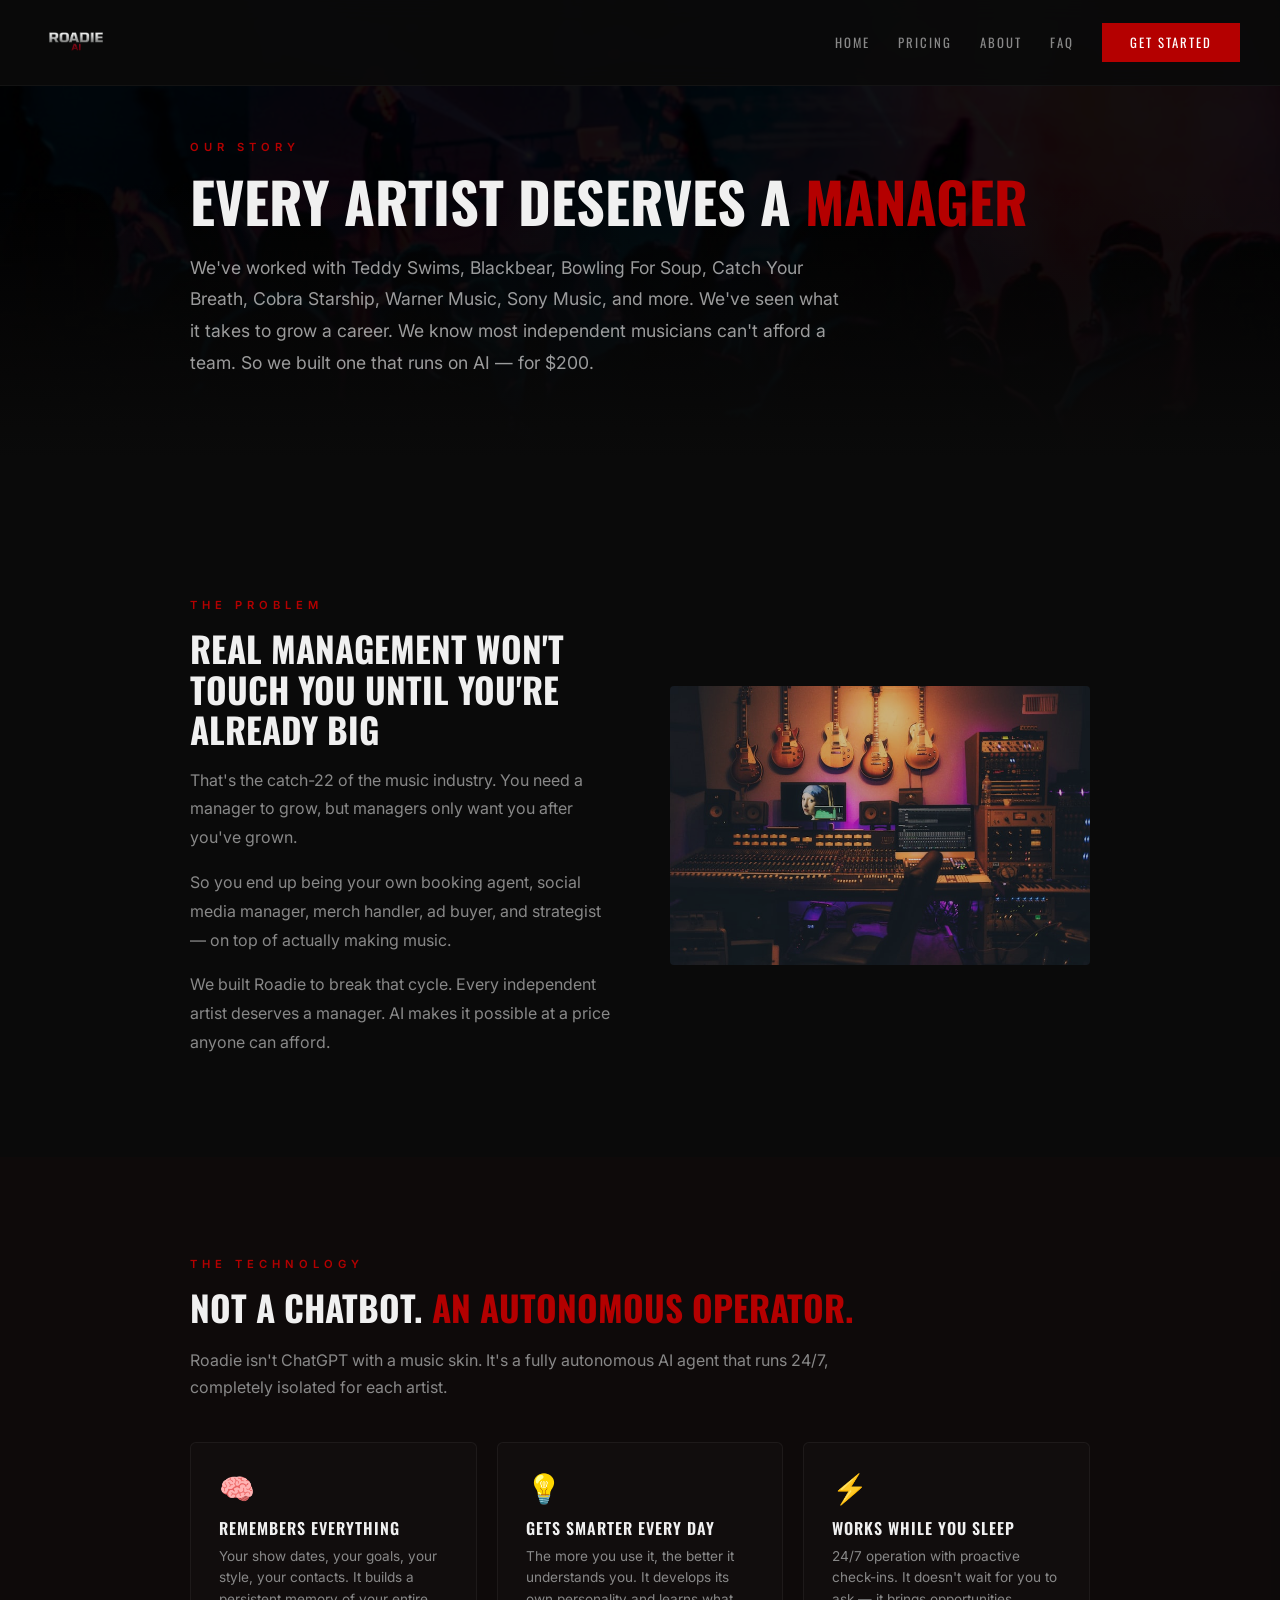
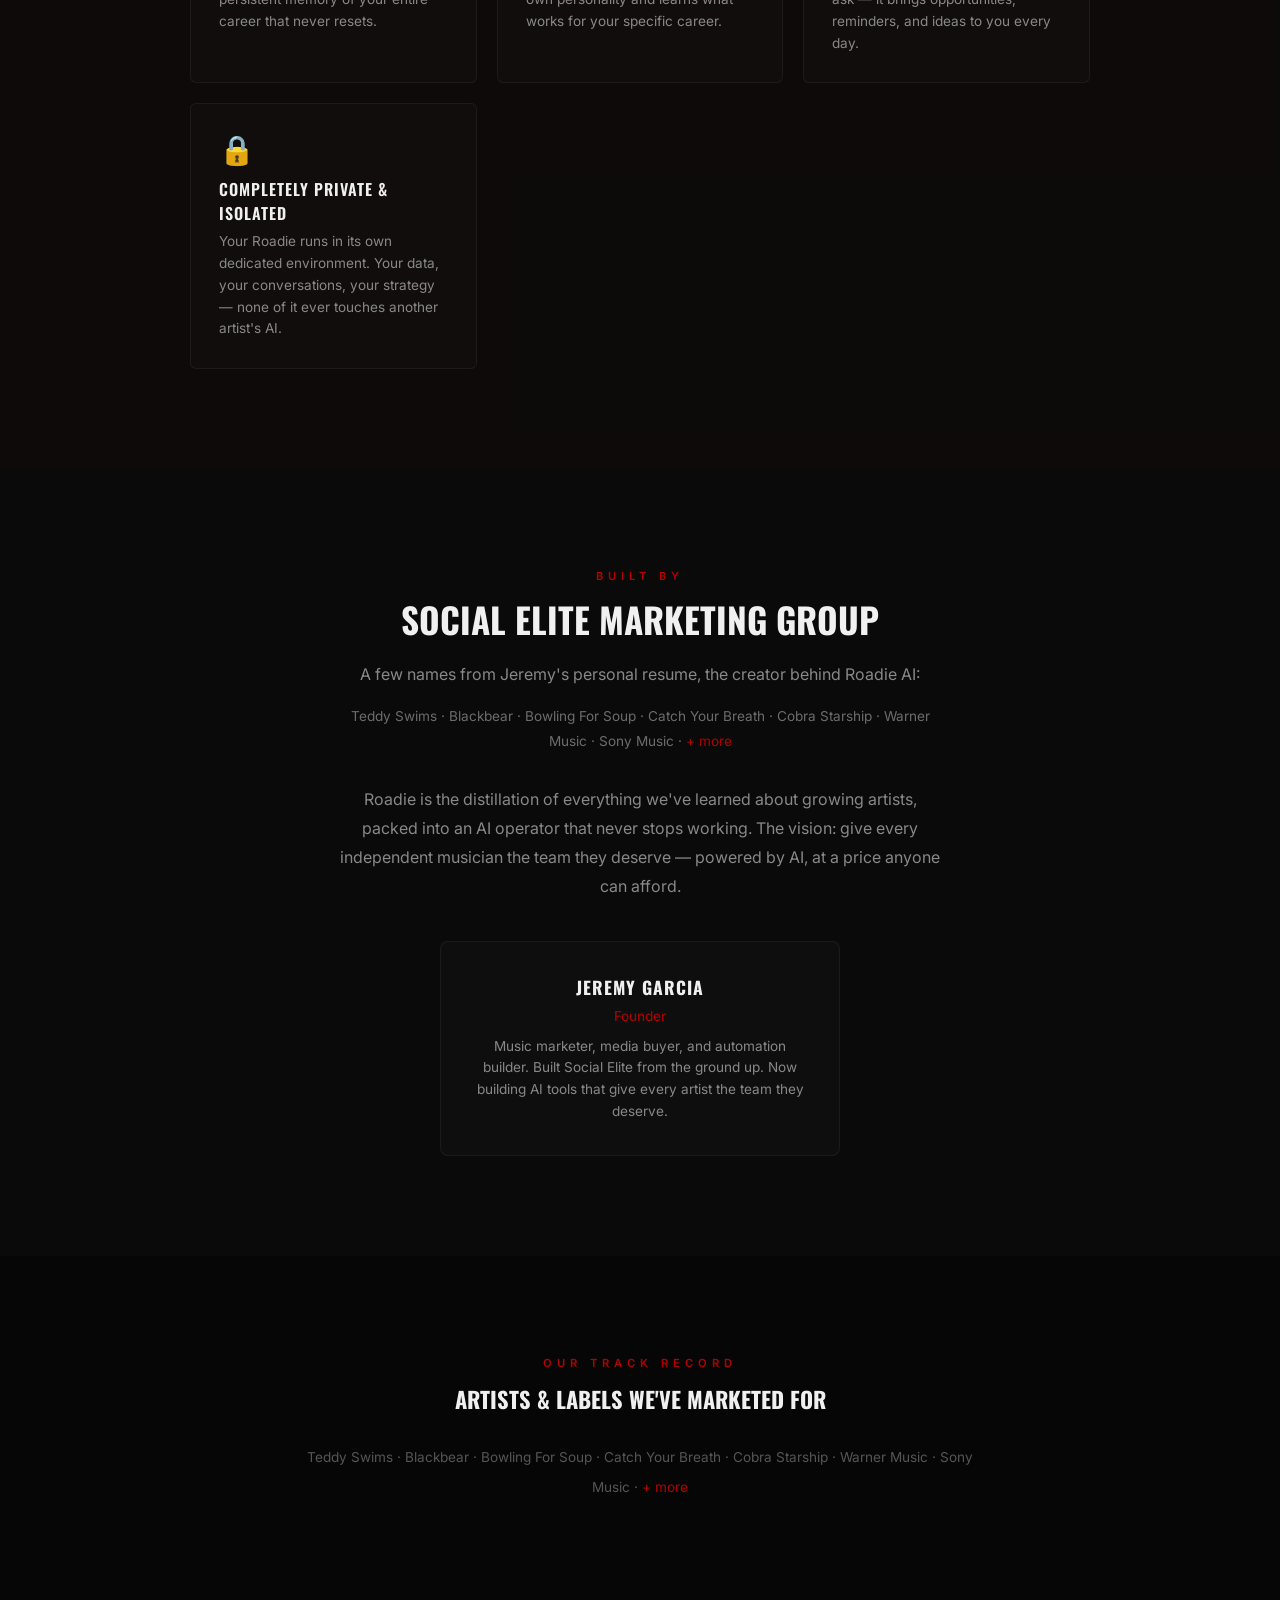
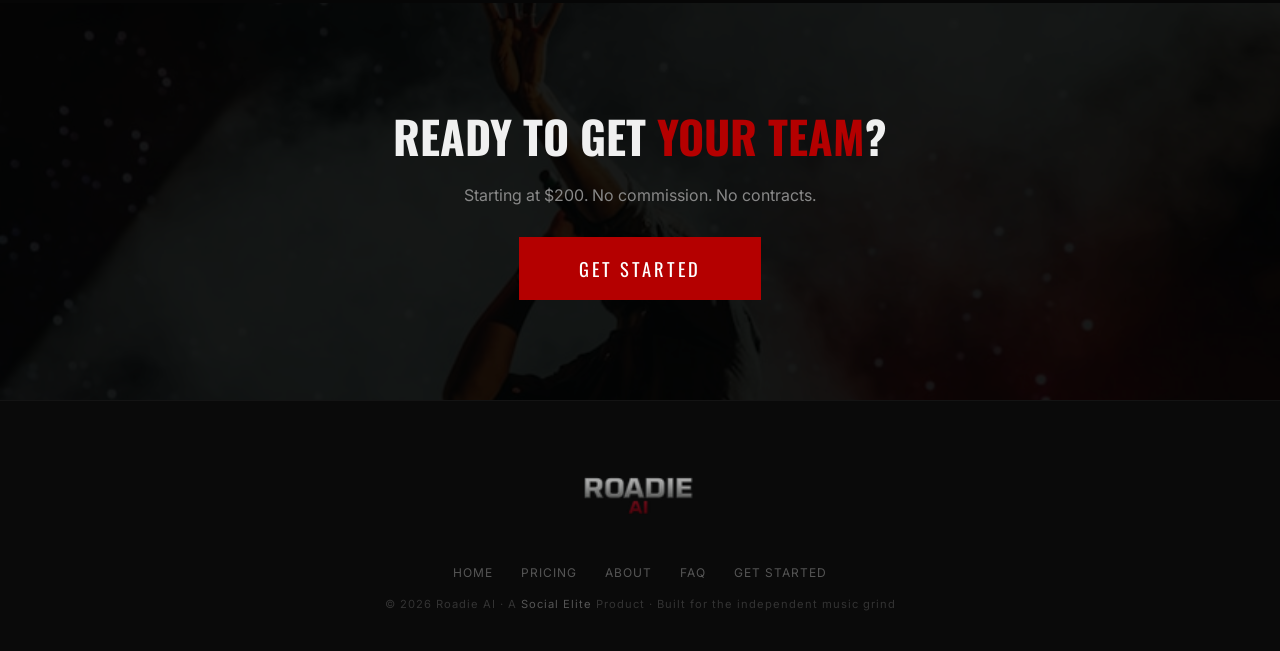
==== about.html @ 94f792c4 "Use full-res text logo in nav, 50px height" ====
<!DOCTYPE html>
<html lang="en">
<head>
    <meta charset="UTF-8">
    <meta name="viewport" content="width=device-width, initial-scale=1.0">
    <title>About — Roadie AI</title>
    <meta name="description" content="Built by Social Elite Marketing Group. Jeremy has worked with Teddy Swims, Blackbear, Bowling For Soup, Warner Music, Sony Music, and more. Now we're giving every artist an AI manager.">
    <meta property="og:title" content="About — Roadie AI">
    <meta property="og:description" content="From the team behind campaigns for major labels and artists. Now every artist gets a manager.">
    <link rel="stylesheet" href="styles.css">
</head>
<body>
    <nav>
        <div class="nav-brand">
            <a href="index.html" class="nav-logo"><img src="roadie-text-logo.png" alt="Roadie AI" style="height: 50px;"></a>
            
        </div>
        <button class="nav-toggle" onclick="document.querySelector('.nav-links').classList.toggle('open')">
            <span></span><span></span><span></span>
        </button>
        <div class="nav-links">
            <a href="index.html">Home</a>
            <a href="pricing.html">Pricing</a>
            <a href="about.html">About</a>
            <a href="faq.html">FAQ</a>
            <a href="purchase.html" class="nav-cta">Get Started</a>
        </div>
    </nav>

    <!-- HERO -->
    <section style="padding: 140px 20px 80px; position: relative;">
        <div style="position: absolute; top: 0; left: 0; width: 100%; height: 100%; background: url('crowd.jpg') center/cover no-repeat; filter: brightness(0.08); z-index: 0;"></div>
        <div style="position: absolute; bottom: 0; left: 0; width: 100%; height: 60%; background: linear-gradient(to top, var(--dark), transparent); z-index: 1;"></div>
        <div class="section-inner" style="position: relative; z-index: 2;">
            <p class="section-tag">Our Story</p>
            <h1 style="font-family: 'Oswald', sans-serif; font-size: clamp(2rem, 5vw, 3.5rem); font-weight: 800; text-transform: uppercase; margin-bottom: 20px; line-height: 1.1;">
                Every Artist Deserves a <span style="color: var(--red);">Manager</span>
            </h1>
            <p style="font-size: 1.1rem; color: rgba(255,255,255,0.6); line-height: 1.8; max-width: 650px;">We've worked with Teddy Swims, Blackbear, Bowling For Soup, Catch Your Breath, Cobra Starship, Warner Music, Sony Music, and more. We've seen what it takes to grow a career. We know most independent musicians can't afford a team. So we built one that runs on AI — for $200.</p>
        </div>
    </section>

    <!-- THE PROBLEM -->
    <section class="section">
        <div class="section-inner">
            <div class="two-col">
                <div>
                    <p class="section-tag">The Problem</p>
                    <h2 style="font-family: 'Oswald', sans-serif; font-size: clamp(1.6rem, 3vw, 2.2rem); font-weight: 700; text-transform: uppercase; margin-bottom: 16px;">Real Management Won't Touch You Until You're Already Big</h2>
                    <p style="color: var(--gray); line-height: 1.8; margin-bottom: 16px;">That's the catch-22 of the music industry. You need a manager to grow, but managers only want you after you've grown.</p>
                    <p style="color: var(--gray); line-height: 1.8; margin-bottom: 16px;">So you end up being your own booking agent, social media manager, merch handler, ad buyer, and strategist — on top of actually making music.</p>
                    <p style="color: var(--gray); line-height: 1.8;">We built Roadie to break that cycle. Every independent artist deserves a manager. AI makes it possible at a price anyone can afford.</p>
                </div>
                <div>
                    <img src="studio.jpg" alt="Studio" style="width: 100%; border-radius: 4px; filter: brightness(0.8);">
                </div>
            </div>
        </div>
    </section>

    <!-- NOT A CHATBOT -->
    <section class="section" style="background: rgba(180,0,0,0.02);">
        <div class="section-inner">
            <p class="section-tag">The Technology</p>
            <h2 style="font-family: 'Oswald', sans-serif; font-size: clamp(1.6rem, 3vw, 2.2rem); font-weight: 700; text-transform: uppercase; margin-bottom: 20px;">Not a Chatbot. <span style="color: var(--red);">An Autonomous Operator.</span></h2>
            <p class="section-subtitle">Roadie isn't ChatGPT with a music skin. It's a fully autonomous AI agent that runs 24/7, completely isolated for each artist.</p>

            <div style="display: grid; grid-template-columns: repeat(auto-fit, minmax(250px, 1fr)); gap: 20px; margin-top: 32px;" class="about-grid">
                <div class="feature">
                    <div class="feature-icon">&#129504;</div>
                    <h3>Remembers Everything</h3>
                    <p>Your show dates, your goals, your style, your contacts. It builds a persistent memory of your entire career that never resets.</p>
                </div>
                <div class="feature">
                    <div class="feature-icon">&#128161;</div>
                    <h3>Gets Smarter Every Day</h3>
                    <p>The more you use it, the better it understands you. It develops its own personality and learns what works for your specific career.</p>
                </div>
                <div class="feature">
                    <div class="feature-icon">&#9889;</div>
                    <h3>Works While You Sleep</h3>
                    <p>24/7 operation with proactive check-ins. It doesn't wait for you to ask — it brings opportunities, reminders, and ideas to you every day.</p>
                </div>
                <div class="feature">
                    <div class="feature-icon">&#128274;</div>
                    <h3>Completely Private & Isolated</h3>
                    <p>Your Roadie runs in its own dedicated environment. Your data, your conversations, your strategy — none of it ever touches another artist's AI.</p>
                </div>
            </div>
        </div>
    </section>

    <!-- BUILT BY -->
    <section class="section">
        <div class="section-inner" style="text-align: center;">
            <p class="section-tag">Built By</p>
            <h2 style="font-family: 'Oswald', sans-serif; font-size: clamp(1.6rem, 3vw, 2.2rem); font-weight: 700; text-transform: uppercase; margin-bottom: 20px;">Social Elite Marketing Group</h2>
            <p style="color: var(--gray); line-height: 1.8; max-width: 600px; margin: 0 auto 16px;">A few names from Jeremy's personal resume, the creator behind Roadie AI:</p>
            <p style="font-size: 0.85rem; color: rgba(255,255,255,0.4); text-align: center; max-width: 600px; margin: 0 auto 32px; line-height: 1.8;">
                Teddy Swims &middot; Blackbear &middot; Bowling For Soup &middot; Catch Your Breath &middot; Cobra Starship &middot; Warner Music &middot; Sony Music &middot; <span style="color: var(--red);">+ more</span>
            </p>
            <p style="color: var(--gray); line-height: 1.8; max-width: 600px; margin: 0 auto 32px;">Roadie is the distillation of everything we've learned about growing artists, packed into an AI operator that never stops working. The vision: give every independent musician the team they deserve — powered by AI, at a price anyone can afford.</p>

            <div style="background: rgba(255,255,255,0.02); border: 1px solid rgba(255,255,255,0.05); border-radius: 8px; padding: 32px; max-width: 400px; margin: 40px auto 0;">
                <h3 style="font-family: 'Oswald', sans-serif; font-size: 1.1rem; text-transform: uppercase; letter-spacing: 1px; margin-bottom: 8px;">Jeremy Garcia</h3>
                <p style="font-size: 0.85rem; color: var(--red); margin-bottom: 12px;">Founder</p>
                <p style="font-size: 0.85rem; color: var(--gray); line-height: 1.6;">Music marketer, media buyer, and automation builder. Built Social Elite from the ground up. Now building AI tools that give every artist the team they deserve.</p>
            </div>
        </div>
    </section>

    <!-- PORTFOLIO PROOF -->
    <section class="section" style="background: var(--darker);">
        <div class="section-inner" style="text-align: center;">
            <p class="section-tag">Our Track Record</p>
            <h2 style="font-family: 'Oswald', sans-serif; font-size: 1.4rem; font-weight: 700; text-transform: uppercase; margin-bottom: 32px;">Artists & Labels We've Marketed For</h2>
            <p style="color: #555; font-size: 0.85rem; line-height: 2.2; max-width: 700px; margin: 0 auto;">
                Teddy Swims &middot; Blackbear &middot; Bowling For Soup &middot; Catch Your Breath &middot; Cobra Starship &middot; Warner Music &middot; Sony Music &middot; <span style="color: var(--red);">+ more</span>
            </p>
        </div>
    </section>

    <!-- CTA -->
    <section class="cta-section">
        <div class="cta-content">
            <h2 style="font-family: 'Oswald', sans-serif; font-size: clamp(1.8rem, 4vw, 2.8rem); font-weight: 800; text-transform: uppercase; margin-bottom: 16px;">Ready to Get <span style="color: var(--red);">Your Team</span>?</h2>
            <p>Starting at $200. No commission. No contracts.</p>
            <a href="purchase.html" class="btn-primary">Get Started</a>
        </div>
    </section>

    <!-- FOOTER -->
    <footer>
        <div style="text-align: center; margin-bottom: 16px;"><img src="roadie-logo-footer.png" alt="Roadie AI" style="height: 100px; opacity: 0.7;"></div>
        <div class="footer-links">
            <a href="index.html">Home</a>
            <a href="pricing.html">Pricing</a>
            <a href="about.html">About</a>
            <a href="faq.html">FAQ</a>
            <a href="purchase.html">Get Started</a>
        </div>
        <p>&copy; 2026 Roadie AI &middot; A <a href="https://socialelitemarketinggroup.com">Social Elite</a> Product &middot; Built for the independent music grind</p>
    </footer>
</body>
</html>
---- styles.css ----
/* ============================================
   ROADIE AI — Shared Styles
   Dark, moody, music industry aesthetic
   ============================================ */

@import url('https://fonts.googleapis.com/css2?family=Oswald:wght@400;600;700;800&family=Inter:wght@300;400;500;600&display=swap');

:root {
    --red: #b40000;
    --red-light: #ff1a1a;
    --dark: #0a0a0a;
    --darker: #060606;
    --gray: #888;
    --light: #f0f0f0;
    --accent: #ff3333;
}

* { margin: 0; padding: 0; box-sizing: border-box; }

body {
    background: var(--dark);
    color: var(--light);
    font-family: 'Inter', sans-serif;
    overflow-x: hidden;
}

/* ---- NAVIGATION ---- */
nav {
    position: fixed; top: 0; width: 100%;
    padding: 14px 40px;
    display: flex; justify-content: space-between; align-items: center;
    z-index: 100;
    background: rgba(10,10,10,0.92);
    backdrop-filter: blur(12px);
    border-bottom: 1px solid rgba(255,255,255,0.04);
}
.nav-brand { display: flex; align-items: center; gap: 10px; }
.nav-logo {
    font-family: 'Oswald', sans-serif;
    font-size: 1.6rem; font-weight: 800;
    letter-spacing: 2px; color: #fff;
    text-decoration: none;
}
.nav-logo span { color: var(--red); }
.nav-by { font-size: 0.65rem; color: #555; letter-spacing: 2px; text-transform: uppercase; }
.nav-links { display: flex; align-items: center; gap: 28px; }
.nav-links a {
    font-family: 'Oswald', sans-serif;
    font-size: 0.8rem; letter-spacing: 2px;
    text-transform: uppercase; text-decoration: none;
    color: var(--gray); transition: color 0.3s;
}
.nav-links a:hover { color: #fff; }
.nav-cta {
    padding: 10px 28px;
    background: var(--red); color: #fff !important;
    text-decoration: none;
    font-family: 'Oswald', sans-serif;
    font-size: 0.85rem; letter-spacing: 2px;
    text-transform: uppercase; transition: 0.3s;
}
.nav-cta:hover { background: var(--red-light); }

/* ---- BUTTONS ---- */
.btn-primary {
    display: inline-block;
    padding: 18px 60px;
    background: var(--red); color: #fff;
    text-decoration: none;
    font-family: 'Oswald', sans-serif;
    font-size: 1.15rem; letter-spacing: 3px;
    text-transform: uppercase;
    transition: 0.3s; border: none; cursor: pointer;
}
.btn-primary:hover { background: var(--red-light); transform: scale(1.03); }
.btn-outline {
    display: inline-block;
    padding: 14px 40px;
    border: 1px solid rgba(255,255,255,0.15);
    color: #aaa; text-decoration: none;
    font-family: 'Oswald', sans-serif;
    font-size: 0.85rem; letter-spacing: 2px;
    text-transform: uppercase; transition: 0.3s;
}
.btn-outline:hover { border-color: var(--red); color: var(--red); }

/* ---- HERO ---- */
.hero {
    min-height: 100vh;
    display: flex; flex-direction: column;
    justify-content: center; align-items: center;
    text-align: center;
    padding: 120px 20px 80px;
    position: relative;
}
.hero::before {
    content: ''; position: absolute; top: 0; left: 0;
    width: 100%; height: 100%;
    background: url('hero-concert.jpg') center center / cover no-repeat;
    filter: brightness(0.15); z-index: 0;
}
.hero::after {
    content: ''; position: absolute; bottom: 0; left: 0;
    width: 100%; height: 40%;
    background: linear-gradient(to top, var(--dark), transparent);
    z-index: 1;
}
.hero-content { position: relative; z-index: 2; max-width: 850px; }
.hero-tag {
    font-size: 0.85rem; letter-spacing: 5px;
    text-transform: uppercase; color: var(--red);
    margin-bottom: 20px; font-weight: 500;
}
.hero h1 {
    font-family: 'Oswald', sans-serif;
    font-size: clamp(2.5rem, 7vw, 4.8rem);
    font-weight: 800; text-transform: uppercase;
    line-height: 1.05; margin-bottom: 24px;
}
.hero h1 span { color: var(--red); }
.hero-sub {
    font-size: 1.1rem; color: rgba(255,255,255,0.6);
    max-width: 620px; margin: 0 auto 40px;
    line-height: 1.7; font-weight: 300;
}
.hero-price {
    font-family: 'Oswald', sans-serif;
    font-size: 3rem; font-weight: 800; margin-bottom: 4px;
}
.hero-price-note {
    font-size: 0.85rem; color: var(--gray);
    margin-bottom: 32px; letter-spacing: 1px;
}
.hero-proof {
    margin-top: 32px; font-size: 0.75rem;
    color: #444; letter-spacing: 1px; text-transform: uppercase;
}

/* ---- PROOF BAR ---- */
.proof-bar {
    background: var(--darker); padding: 20px;
    text-align: center;
    border-top: 1px solid rgba(255,255,255,0.03);
    border-bottom: 1px solid rgba(255,255,255,0.03);
}
.proof-bar p { font-size: 0.8rem; color: #555; letter-spacing: 2px; text-transform: uppercase; }
.proof-bar span { color: var(--red); font-weight: 600; }

/* ---- SECTIONS ---- */
.section { padding: 100px 20px; }
.section-inner { max-width: 900px; margin: 0 auto; }
.section-tag {
    font-size: 0.7rem; letter-spacing: 5px;
    text-transform: uppercase; color: var(--red);
    margin-bottom: 16px; font-weight: 600;
}
.section h2 {
    font-family: 'Oswald', sans-serif;
    font-size: clamp(1.8rem, 4vw, 2.8rem);
    font-weight: 700; text-transform: uppercase;
    margin-bottom: 20px; line-height: 1.15;
}
.section-subtitle {
    font-size: 1rem; color: var(--gray);
    line-height: 1.7; margin-bottom: 40px; max-width: 650px;
}

/* ---- PAIN LIST ---- */
.pain-list { list-style: none; }
.pain-list li {
    padding: 14px 0;
    border-bottom: 1px solid rgba(255,255,255,0.04);
    font-size: 1rem; color: #bbb;
    display: flex; gap: 12px; align-items: flex-start;
}
.pain-list li::before {
    content: '\2715'; color: var(--red);
    font-weight: 700; font-size: 1.1rem;
    flex-shrink: 0; margin-top: 1px;
}

/* ---- TWO COLUMNS ---- */
.two-col {
    display: grid; grid-template-columns: 1fr 1fr;
    gap: 60px; align-items: center; margin-top: 40px;
}
.two-col img { width: 100%; border-radius: 4px; }

/* ---- FEATURES GRID ---- */
.features {
    display: grid;
    grid-template-columns: repeat(auto-fit, minmax(260px, 1fr));
    gap: 20px; margin-top: 40px;
}
.feature {
    background: rgba(255,255,255,0.015);
    border: 1px solid rgba(255,255,255,0.05);
    border-radius: 6px; padding: 28px; transition: 0.3s;
}
.feature:hover { border-color: rgba(180,0,0,0.3); background: rgba(180,0,0,0.03); }
.feature-icon { font-size: 1.8rem; margin-bottom: 10px; }
.feature h3 {
    font-family: 'Oswald', sans-serif;
    font-size: 1rem; font-weight: 600;
    text-transform: uppercase; letter-spacing: 1px;
    margin-bottom: 6px;
}
.feature p { font-size: 0.85rem; color: var(--gray); line-height: 1.6; }

/* ---- TABS ---- */
.tabs {
    display: flex; gap: 0; margin-bottom: 40px;
    border-bottom: 2px solid rgba(255,255,255,0.06);
}
.tab {
    padding: 14px 28px;
    font-family: 'Oswald', sans-serif;
    font-size: 0.9rem; letter-spacing: 2px;
    text-transform: uppercase; color: var(--gray);
    cursor: pointer; transition: 0.3s;
    border-bottom: 2px solid transparent;
    margin-bottom: -2px;
}
.tab.active { color: var(--red); border-bottom-color: var(--red); }
.tab:hover { color: #ddd; }
.tab-content { display: none; }
.tab-content.active { display: block; }

/* ---- STEPS ---- */
.steps { counter-reset: step; margin-top: 40px; }
.step {
    display: flex; gap: 24px; padding: 28px 0;
    border-bottom: 1px solid rgba(255,255,255,0.04);
    align-items: flex-start;
}
.step-num {
    counter-increment: step;
    font-family: 'Oswald', sans-serif;
    font-size: 2.5rem; font-weight: 800;
    color: var(--red); line-height: 1;
    flex-shrink: 0; width: 50px;
}
.step-num::before { content: counter(step); }
.step h3 {
    font-family: 'Oswald', sans-serif;
    font-size: 1.15rem; font-weight: 600;
    text-transform: uppercase; letter-spacing: 1px;
    margin-bottom: 4px;
}
.step p { font-size: 0.9rem; color: var(--gray); line-height: 1.6; }

/* ---- VALUE STACK ---- */
.stack-bg {
    background: linear-gradient(180deg, transparent 0%, rgba(180,0,0,0.03) 50%, transparent 100%);
}
.stack-items { max-width: 700px; margin: 40px auto 0; }
.stack-item {
    display: flex; justify-content: space-between; align-items: center;
    padding: 12px 0; border-bottom: 1px solid rgba(255,255,255,0.04);
}
.stack-item span:first-child { font-size: 0.95rem; color: #ccc; }
.stack-item span:last-child {
    font-family: 'Oswald', sans-serif;
    font-size: 0.95rem; color: #555; text-decoration: line-through;
}
.stack-total {
    display: flex; justify-content: space-between; align-items: center;
    padding: 24px 0; margin-top: 16px;
    border-top: 2px solid var(--red);
    max-width: 700px; margin-left: auto; margin-right: auto;
}
.stack-total span:first-child {
    font-family: 'Oswald', sans-serif;
    font-size: 1.3rem; font-weight: 700;
    text-transform: uppercase; letter-spacing: 2px;
}
.stack-total span:last-child {
    font-family: 'Oswald', sans-serif;
    font-size: 2.5rem; font-weight: 800; color: var(--red);
}

/* ---- CTA SECTION ---- */
.cta-section {
    padding: 100px 20px; text-align: center; position: relative;
}
.cta-section::before {
    content: ''; position: absolute; top: 0; left: 0;
    width: 100%; height: 100%;
    background: url('stage-lights.jpg') center center / cover no-repeat;
    filter: brightness(0.1); z-index: 0;
}
.cta-content { position: relative; z-index: 1; }
.cta-content h2 {
    font-family: 'Oswald', sans-serif;
    font-size: clamp(2rem, 5vw, 3.5rem);
    font-weight: 800; text-transform: uppercase; margin-bottom: 16px;
}
.cta-content h2 span { color: var(--red); }
.cta-content p {
    font-size: 1rem; color: var(--gray);
    margin-bottom: 32px; max-width: 550px;
    margin-left: auto; margin-right: auto;
}
.guarantee { margin-top: 20px; font-size: 0.8rem; color: #555; letter-spacing: 1px; }

/* ---- FAQ GRID ---- */
.faq-grid {
    margin-top: 40px;
    display: grid;
    grid-template-columns: repeat(auto-fit, minmax(300px, 1fr));
    gap: 24px;
}
.faq-item {
    padding: 24px;
    background: rgba(255,255,255,0.015);
    border: 1px solid rgba(255,255,255,0.04);
    border-radius: 4px;
}
.faq-q { font-weight: 600; font-size: 0.95rem; margin-bottom: 8px; color: #ddd; }
.faq-a { font-size: 0.85rem; color: var(--gray); line-height: 1.6; }

/* ---- PRICING CARDS ---- */
.pricing-grid {
    display: grid;
    grid-template-columns: repeat(auto-fit, minmax(280px, 1fr));
    gap: 24px; text-align: left;
}
.price-card {
    background: rgba(255,255,255,0.02);
    border: 1px solid rgba(255,255,255,0.06);
    border-radius: 8px; padding: 36px 28px;
    position: relative;
}
.price-card.featured {
    background: rgba(180,0,0,0.06);
    border: 2px solid var(--red);
    transform: scale(1.02);
}
.price-card .badge {
    position: absolute; top: -12px; left: 50%;
    transform: translateX(-50%);
    background: var(--red); color: #fff;
    font-family: 'Oswald', sans-serif;
    font-size: 0.7rem; letter-spacing: 2px;
    padding: 4px 16px; text-transform: uppercase;
}
.price-card .tier-name {
    font-family: 'Oswald', sans-serif;
    font-size: 0.75rem; letter-spacing: 3px;
    text-transform: uppercase; color: var(--gray);
    margin-bottom: 8px;
}
.price-card.featured .tier-name { color: var(--red); }
.price-card .tier-price {
    font-family: 'Oswald', sans-serif;
    font-size: 2.8rem; font-weight: 800; margin-bottom: 4px;
}
.price-card .tier-note {
    font-size: 0.8rem; color: var(--gray); margin-bottom: 24px;
}
.price-card ul { list-style: none; margin-bottom: 28px; }
.price-card li {
    padding: 6px 0; font-size: 0.85rem; color: #bbb;
}
.price-card li.highlight { color: #ddd; font-weight: 500; }
.price-card .tier-cost {
    font-size: 0.75rem; color: #666; margin-bottom: 12px;
}
.price-card .btn-primary {
    display: block; text-align: center;
    padding: 14px; font-size: 0.95rem;
}

/* ---- ADD-ONS ---- */
.addon-grid {
    display: grid;
    grid-template-columns: repeat(auto-fit, minmax(240px, 1fr));
    gap: 16px; margin-top: 30px;
}
.addon-card {
    background: rgba(255,255,255,0.02);
    border: 1px solid rgba(255,255,255,0.06);
    border-radius: 8px; padding: 24px;
}
.addon-card h4 {
    font-family: 'Oswald', sans-serif;
    font-size: 0.9rem; font-weight: 600;
    text-transform: uppercase; letter-spacing: 1px;
    margin-bottom: 6px;
}
.addon-card .addon-price {
    font-family: 'Oswald', sans-serif;
    font-size: 1.3rem; font-weight: 800;
    color: var(--red); margin-bottom: 8px;
}
.addon-card p { font-size: 0.8rem; color: var(--gray); line-height: 1.5; }

/* ---- PURCHASE FLOW ---- */
.flow-steps {
    display: flex; justify-content: center;
    gap: 0; margin: 50px 0 60px; flex-wrap: wrap;
}
.flow-step {
    text-align: center; padding: 20px 24px;
    position: relative; flex: 1; min-width: 160px;
}
.flow-step-num {
    width: 48px; height: 48px;
    border-radius: 50%;
    background: rgba(180,0,0,0.15);
    border: 2px solid var(--red);
    display: flex; align-items: center; justify-content: center;
    font-family: 'Oswald', sans-serif;
    font-size: 1.2rem; font-weight: 800; color: var(--red);
    margin: 0 auto 12px;
}
.flow-step h4 {
    font-family: 'Oswald', sans-serif;
    font-size: 0.85rem; letter-spacing: 2px;
    text-transform: uppercase; margin-bottom: 4px;
}
.flow-step p { font-size: 0.75rem; color: var(--gray); }
.flow-step::after {
    content: ''; position: absolute;
    top: 42px; right: -20px;
    width: 40px; height: 2px;
    background: rgba(255,255,255,0.06);
}
.flow-step:last-child::after { display: none; }

/* ---- FORMS ---- */
.form-group { margin-bottom: 20px; }
.form-group label {
    display: block; margin-bottom: 6px;
    font-family: 'Oswald', sans-serif;
    font-size: 0.8rem; letter-spacing: 2px;
    text-transform: uppercase; color: var(--gray);
}
.form-group input,
.form-group select,
.form-group textarea {
    width: 100%; padding: 14px 16px;
    background: rgba(255,255,255,0.04);
    border: 1px solid rgba(255,255,255,0.08);
    border-radius: 4px; color: #fff;
    font-family: 'Inter', sans-serif;
    font-size: 0.9rem; transition: 0.3s;
}
.form-group input:focus,
.form-group select:focus,
.form-group textarea:focus {
    outline: none;
    border-color: var(--red);
    background: rgba(180,0,0,0.04);
}
.form-group select option { background: #111; }

/* ---- ABOUT / TEAM ---- */
.team-card {
    display: flex; gap: 30px;
    align-items: center;
    padding: 30px;
    background: rgba(255,255,255,0.02);
    border: 1px solid rgba(255,255,255,0.06);
    border-radius: 8px;
}
.team-card img {
    width: 120px; height: 120px;
    border-radius: 50%; object-fit: cover;
    border: 2px solid var(--red);
}
.team-card h3 {
    font-family: 'Oswald', sans-serif;
    font-size: 1.2rem; font-weight: 700;
    text-transform: uppercase; letter-spacing: 1px;
    margin-bottom: 4px;
}
.team-card .team-role {
    font-size: 0.8rem; color: var(--red);
    letter-spacing: 2px; text-transform: uppercase;
    margin-bottom: 10px;
}
.team-card p { font-size: 0.85rem; color: var(--gray); line-height: 1.6; }

/* ---- SUCCESS PAGE ---- */
.success-icon {
    font-size: 4rem; margin-bottom: 20px;
}
.success-steps {
    max-width: 600px; margin: 40px auto 0;
    text-align: left;
}
.success-step {
    display: flex; gap: 16px;
    padding: 20px 0;
    border-bottom: 1px solid rgba(255,255,255,0.04);
}
.success-step-icon {
    width: 40px; height: 40px;
    border-radius: 50%;
    background: rgba(180,0,0,0.1);
    display: flex; align-items: center; justify-content: center;
    font-size: 1.2rem; flex-shrink: 0;
}
.success-step h4 {
    font-family: 'Oswald', sans-serif;
    font-size: 0.95rem; font-weight: 600;
    text-transform: uppercase; letter-spacing: 1px;
    margin-bottom: 4px;
}
.success-step p { font-size: 0.85rem; color: var(--gray); line-height: 1.5; }

/* ---- FOOTER ---- */
footer {
    text-align: center; padding: 40px 20px;
    border-top: 1px solid rgba(255,255,255,0.04);
}
footer .footer-links {
    margin-bottom: 16px;
}
footer .footer-links a {
    color: #555; text-decoration: none;
    font-size: 0.75rem; letter-spacing: 1px;
    text-transform: uppercase; margin: 0 12px;
    transition: color 0.3s;
}
footer .footer-links a:hover { color: var(--red); }
footer p { color: #333; font-size: 0.7rem; letter-spacing: 1px; }
footer a { color: #555; text-decoration: none; }

/* ---- PAGE HERO (smaller, for inner pages) ---- */
.page-hero {
    padding: 140px 20px 60px;
    text-align: center;
    position: relative;
}
.page-hero::before {
    content: ''; position: absolute; top: 0; left: 0;
    width: 100%; height: 100%;
    background: url('stage-lights.jpg') center center / cover no-repeat;
    filter: brightness(0.08); z-index: 0;
}
.page-hero-content { position: relative; z-index: 1; }
.page-hero h1 {
    font-family: 'Oswald', sans-serif;
    font-size: clamp(2rem, 5vw, 3.5rem);
    font-weight: 800; text-transform: uppercase;
    line-height: 1.1; margin-bottom: 16px;
}
.page-hero h1 span { color: var(--red); }
.page-hero p {
    font-size: 1rem; color: var(--gray);
    max-width: 550px; margin: 0 auto;
    line-height: 1.7;
}

/* ---- MOBILE HAMBURGER ---- */
.nav-toggle { display: none; background: none; border: none; cursor: pointer; padding: 4px; }
.nav-toggle span {
    display: block; width: 24px; height: 2px;
    background: #fff; margin: 5px 0; transition: 0.3s;
}

/* ---- FAQ ACCORDION ---- */
.faq-accordion { margin-top: 20px; }
.faq-acc-item { border-bottom: 1px solid rgba(255,255,255,0.06); }
.faq-acc-q {
    display: flex; justify-content: space-between; align-items: center;
    padding: 24px 0; cursor: pointer; transition: 0.3s;
}
.faq-acc-q:hover { color: var(--red); }
.faq-acc-q span:first-child {
    font-family: 'Oswald', sans-serif;
    font-size: 1.05rem; font-weight: 600;
    text-transform: uppercase; letter-spacing: 1px;
}
.faq-arrow {
    font-family: 'Oswald', sans-serif;
    font-size: 1.5rem; color: var(--red);
    transition: transform 0.3s; flex-shrink: 0;
}
.faq-acc-item.open .faq-arrow { transform: rotate(45deg); }
.faq-acc-a {
    max-height: 0; overflow: hidden;
    transition: max-height 0.4s ease, padding 0.4s ease;
    padding: 0 0;
}
.faq-acc-item.open .faq-acc-a {
    max-height: 500px; padding: 0 0 24px;
}
.faq-acc-a p {
    font-size: 0.9rem; color: var(--gray);
    line-height: 1.7; margin-bottom: 10px;
}
.faq-acc-a p:last-child { margin-bottom: 0; }

/* ---- RESPONSIVE ---- */
@media (max-width: 768px) {
    .two-col { grid-template-columns: 1fr; gap: 30px; }
    .pricing-grid { grid-template-columns: 1fr; }
    .price-card.featured { transform: none; }
    .flow-steps { flex-direction: column; align-items: center; }
    .flow-step::after { display: none; }
    .team-card { flex-direction: column; text-align: center; }
    .about-grid { grid-template-columns: 1fr !important; }
}

@media (max-width: 600px) {
    nav { padding: 10px 16px; }
    .nav-by { display: none; }
    .nav-links { display: none; position: absolute; top: 100%; left: 0; width: 100%; flex-direction: column; background: rgba(10,10,10,0.98); padding: 20px; gap: 16px; border-bottom: 1px solid rgba(255,255,255,0.04); }
    .nav-links.open { display: flex; }
    .nav-toggle { display: block; }
    .hero { padding: 100px 16px 60px; }
    .step { flex-direction: column; gap: 10px; }
    .step-num { width: auto; }
    .features { grid-template-columns: 1fr; }
    .tabs { flex-wrap: wrap; }
    .tab { padding: 10px 16px; font-size: 0.8rem; }
    .faq-grid { grid-template-columns: 1fr; }
    .addon-grid { grid-template-columns: 1fr; }
}

/* Artist Pill Badges */
.artist-pill {
    display: inline-block;
    padding: 8px 16px;
    background: rgba(255,255,255,0.06);
    border: 1px solid rgba(255,255,255,0.1);
    border-radius: 50px;
    font-size: 0.8rem;
    color: rgba(255,255,255,0.8);
    letter-spacing: 0.5px;
    white-space: nowrap;
    transition: all 0.3s;
}
.artist-pill:hover {
    background: rgba(180,0,0,0.15);
    border-color: var(--red);
    color: #fff;
}
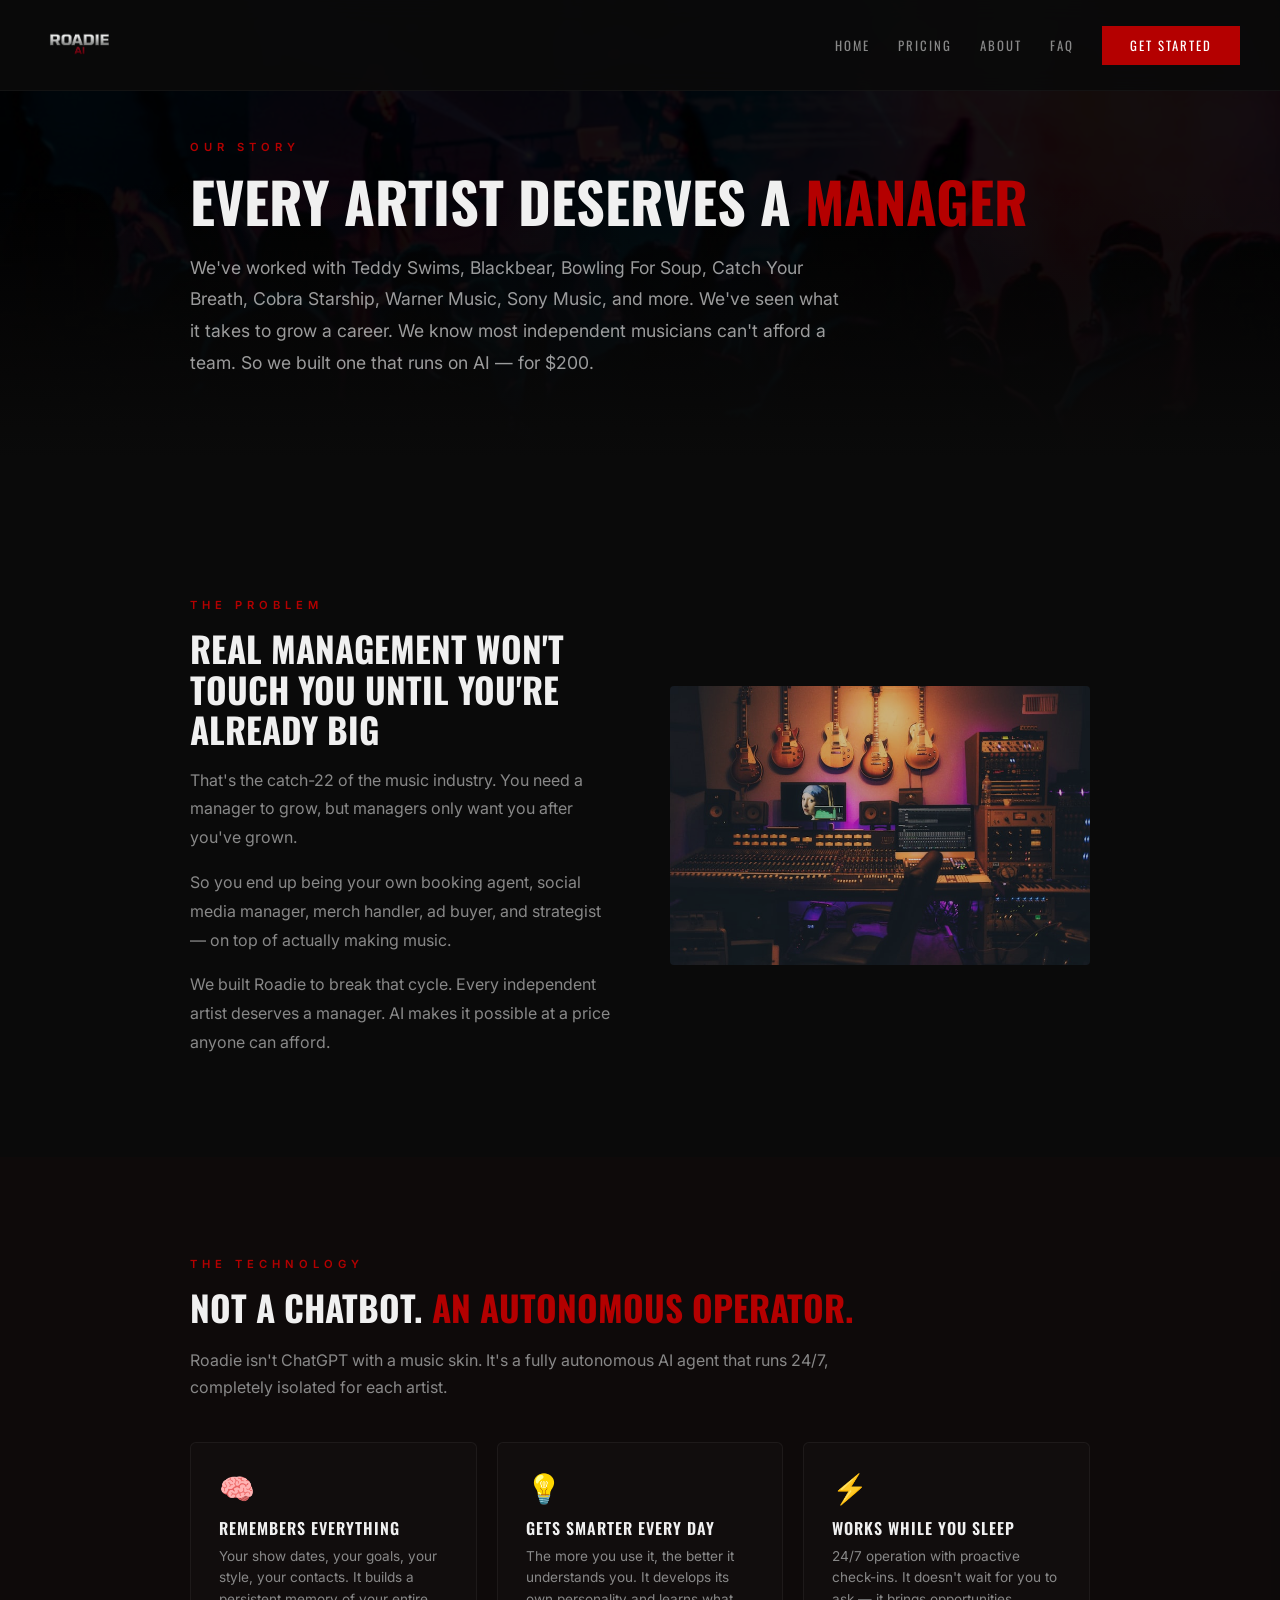
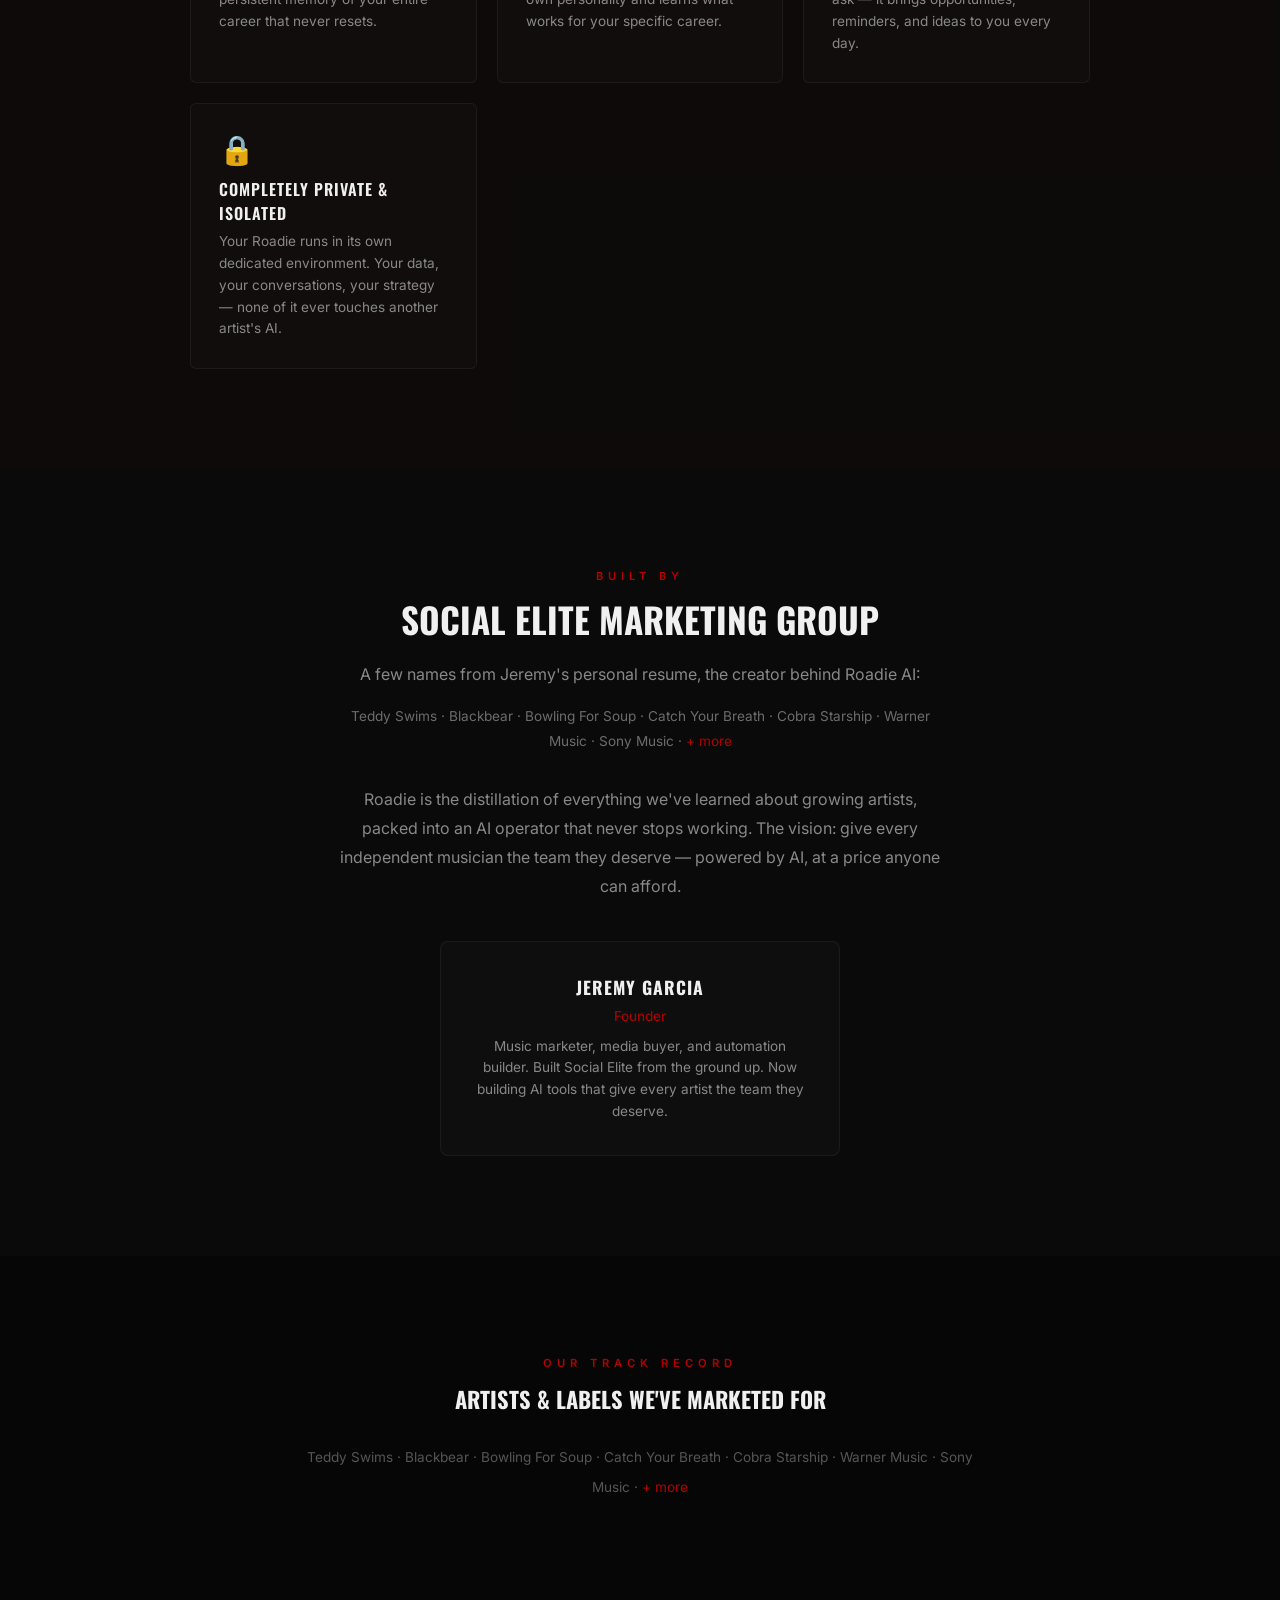
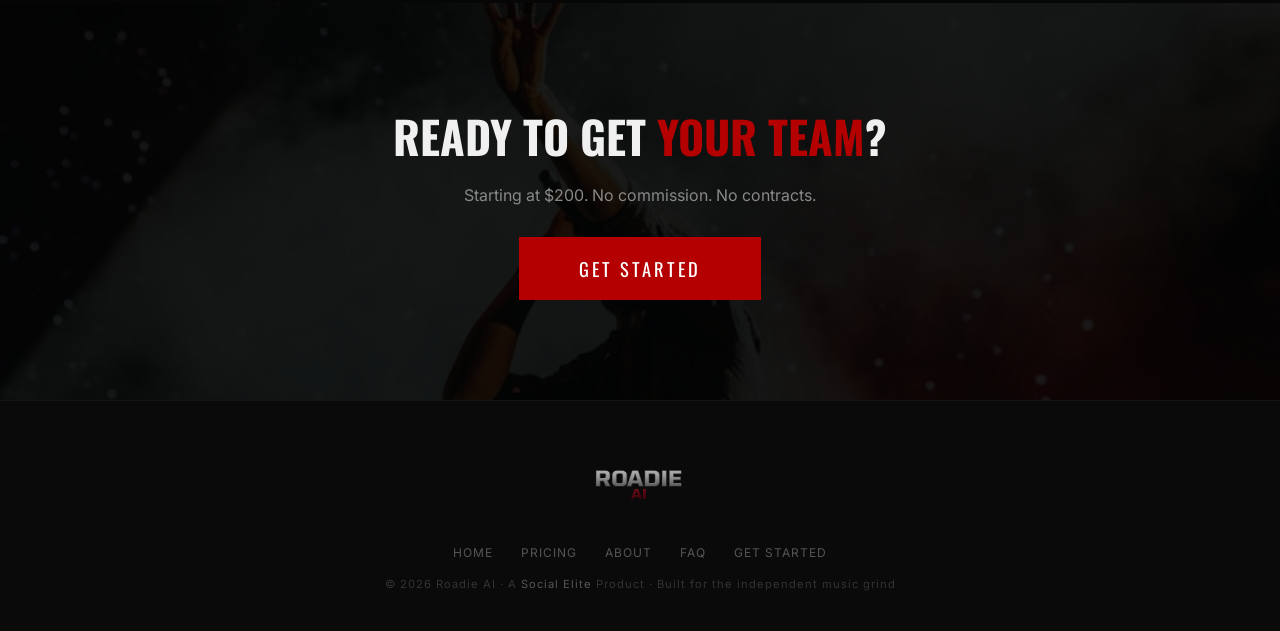
==== commit b9b8c4a5: "Bigger nav logo 55px + full-res source for sharpness" ====
--- a/about.html
+++ b/about.html
@@ -12,7 +12,7 @@
 <body>
     <nav>
         <div class="nav-brand">
-            <a href="index.html" class="nav-logo"><img src="roadie-text-logo.png" alt="Roadie AI" style="height: 50px;"></a>
+            <a href="index.html" class="nav-logo"><img src="roadie-text-logo.png" alt="Roadie AI" style="height: 55px; max-width: 200px;"></a>
             
         </div>
         <button class="nav-toggle" onclick="document.querySelector('.nav-links').classList.toggle('open')">
@@ -131,7 +131,7 @@
 
     <!-- FOOTER -->
     <footer>
-        <div style="text-align: center; margin-bottom: 16px;"><img src="roadie-logo-footer.png" alt="Roadie AI" style="height: 100px; opacity: 0.7;"></div>
+        <div style="text-align: center; margin-bottom: 16px;"><img src="roadie-text-logo.png" alt="Roadie AI" style="height: 80px; opacity: 0.7;"></div>
         <div class="footer-links">
             <a href="index.html">Home</a>
             <a href="pricing.html">Pricing</a>
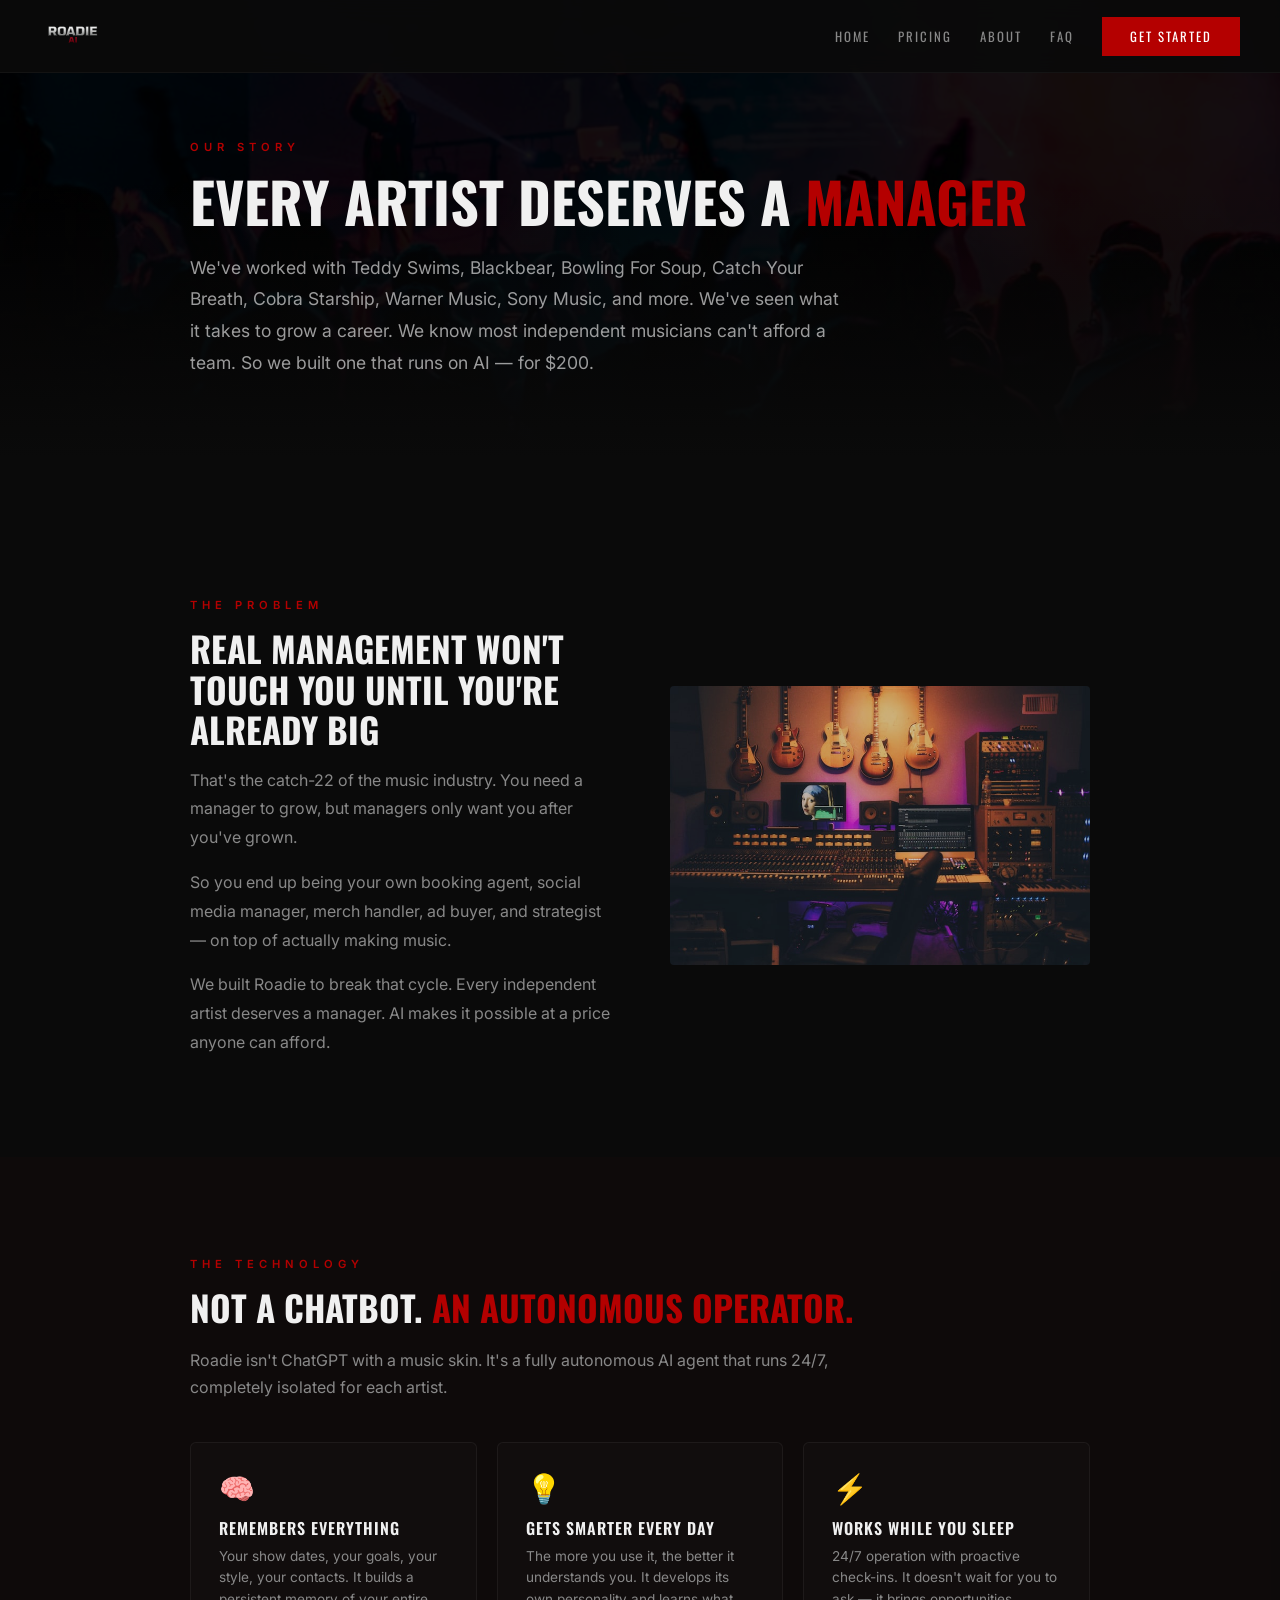
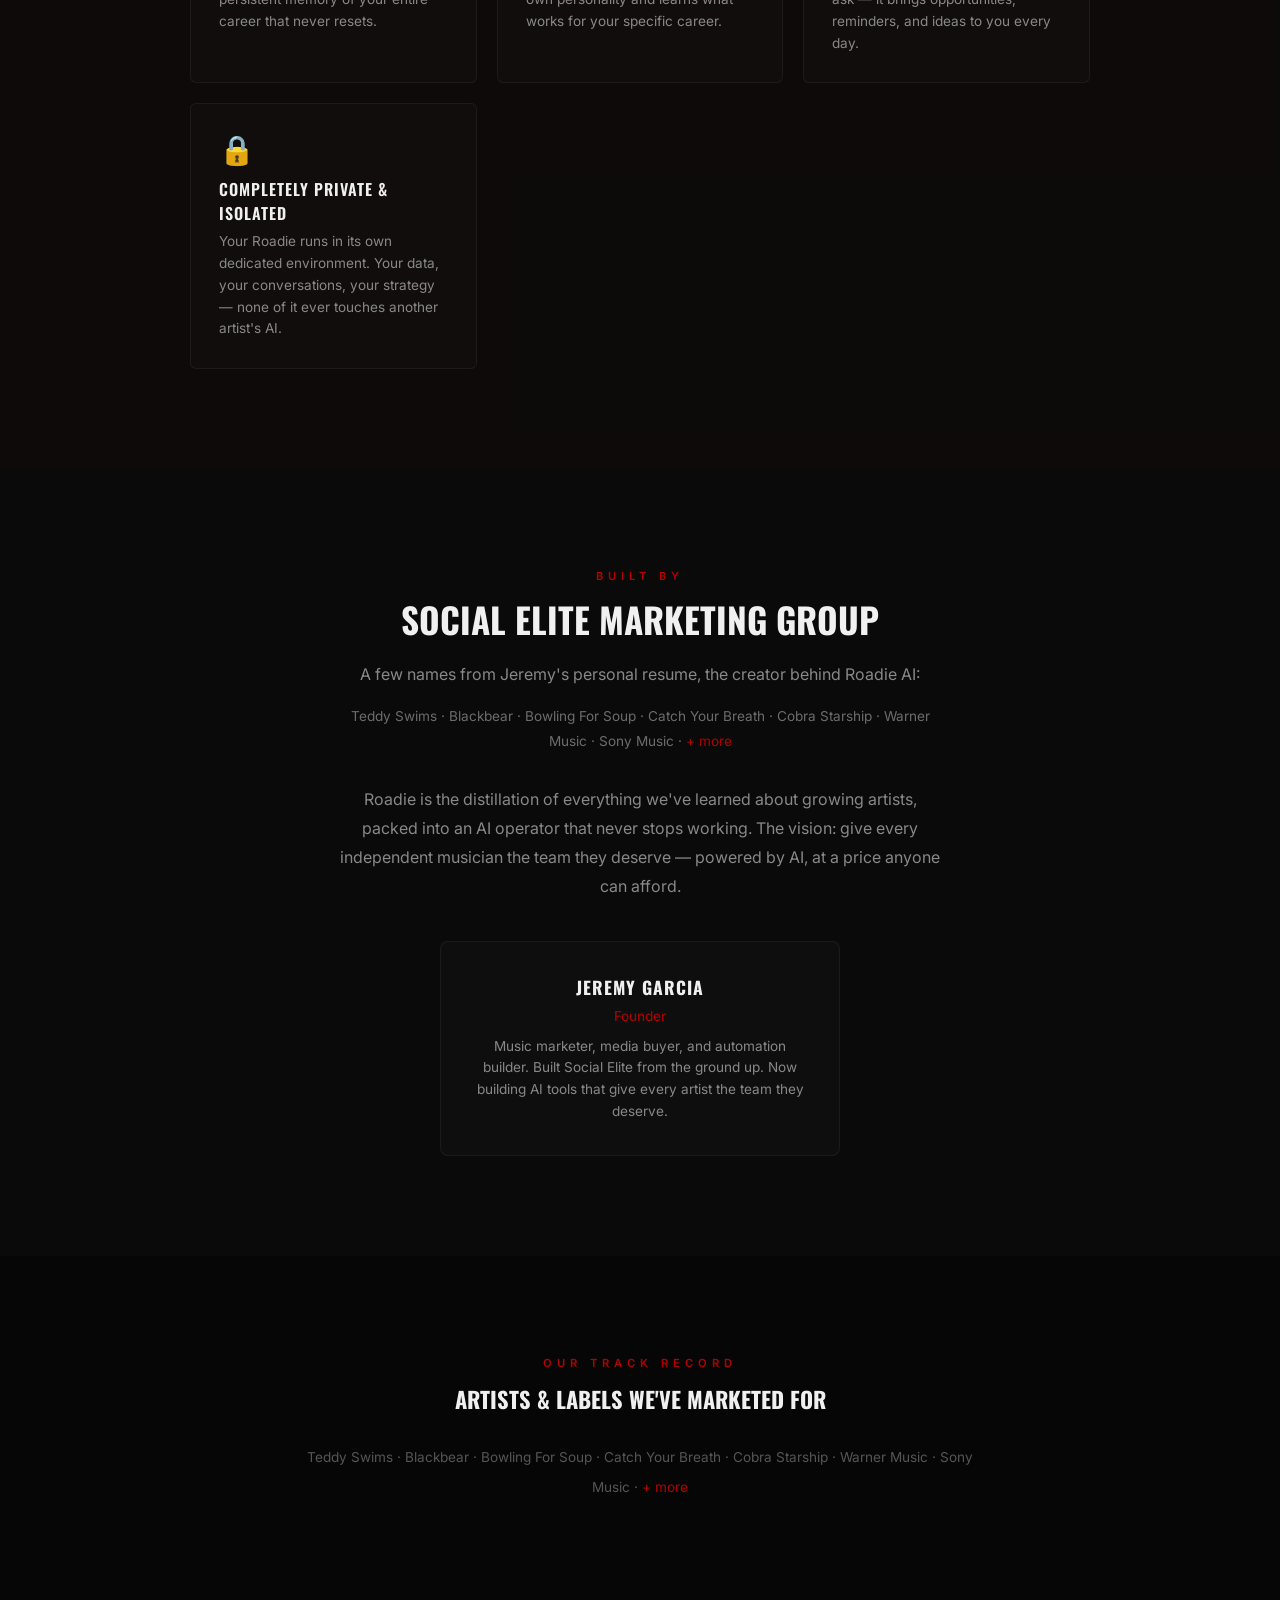
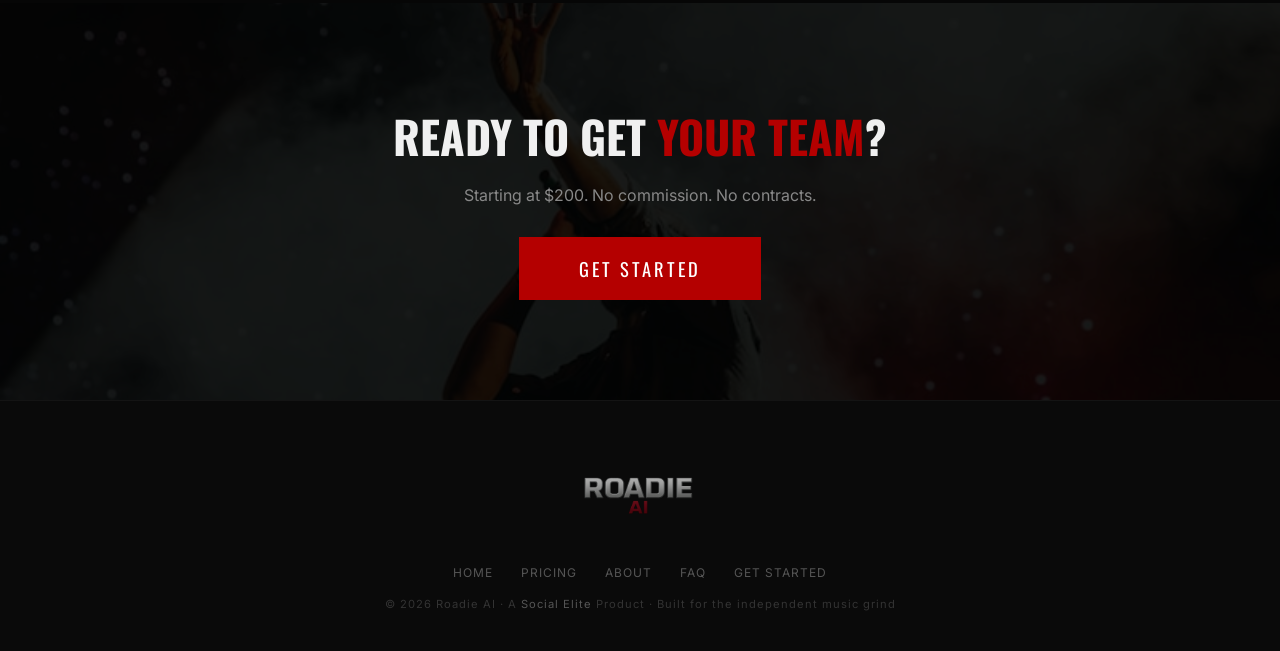
==== commit 0e9a4bae: "High-quality nav logo (400px retina) and hero logo (800px), proper sizing" ====
--- a/about.html
+++ b/about.html
@@ -12,7 +12,7 @@
 <body>
     <nav>
         <div class="nav-brand">
-            <a href="index.html" class="nav-logo"><img src="roadie-text-logo.png" alt="Roadie AI" style="height: 55px; max-width: 200px;"></a>
+            <a href="index.html" class="nav-logo"><img src="roadie-nav-logo.png" alt="Roadie AI" style="height: 45px; width: auto;"></a>
             
         </div>
         <button class="nav-toggle" onclick="document.querySelector('.nav-links').classList.toggle('open')">
@@ -131,7 +131,7 @@
 
     <!-- FOOTER -->
     <footer>
-        <div style="text-align: center; margin-bottom: 16px;"><img src="roadie-text-logo.png" alt="Roadie AI" style="height: 80px; opacity: 0.7;"></div>
+        <div style="text-align: center; margin-bottom: 16px;"><img src="roadie-hero-logo.png" alt="Roadie AI" style="height: 100px; width: auto; opacity: 0.7;"></div>
         <div class="footer-links">
             <a href="index.html">Home</a>
             <a href="pricing.html">Pricing</a>
--- a/styles.css
+++ b/styles.css
@@ -27,7 +27,7 @@
 /* ---- NAVIGATION ---- */
 nav {
     position: fixed; top: 0; width: 100%;
-    padding: 14px 40px;
+    padding: 10px 40px;
     display: flex; justify-content: space-between; align-items: center;
     z-index: 100;
     background: rgba(10,10,10,0.92);
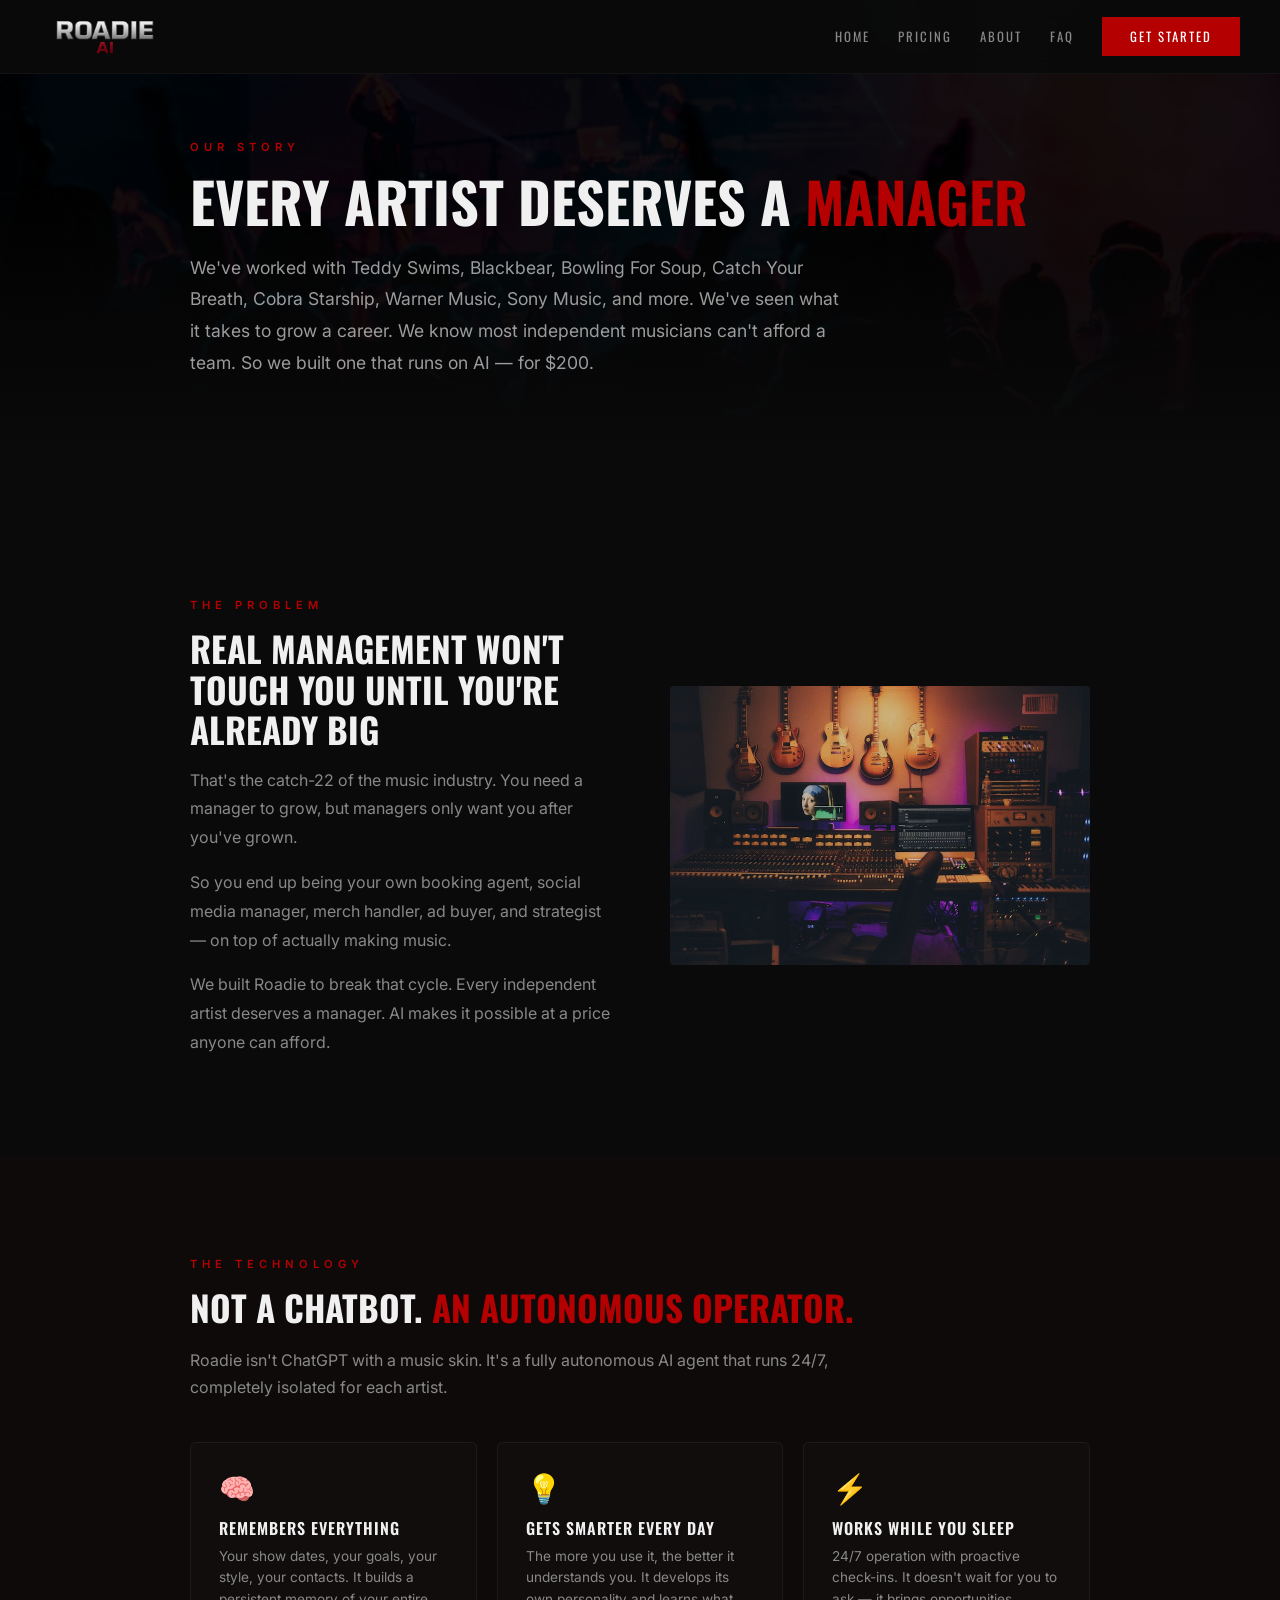
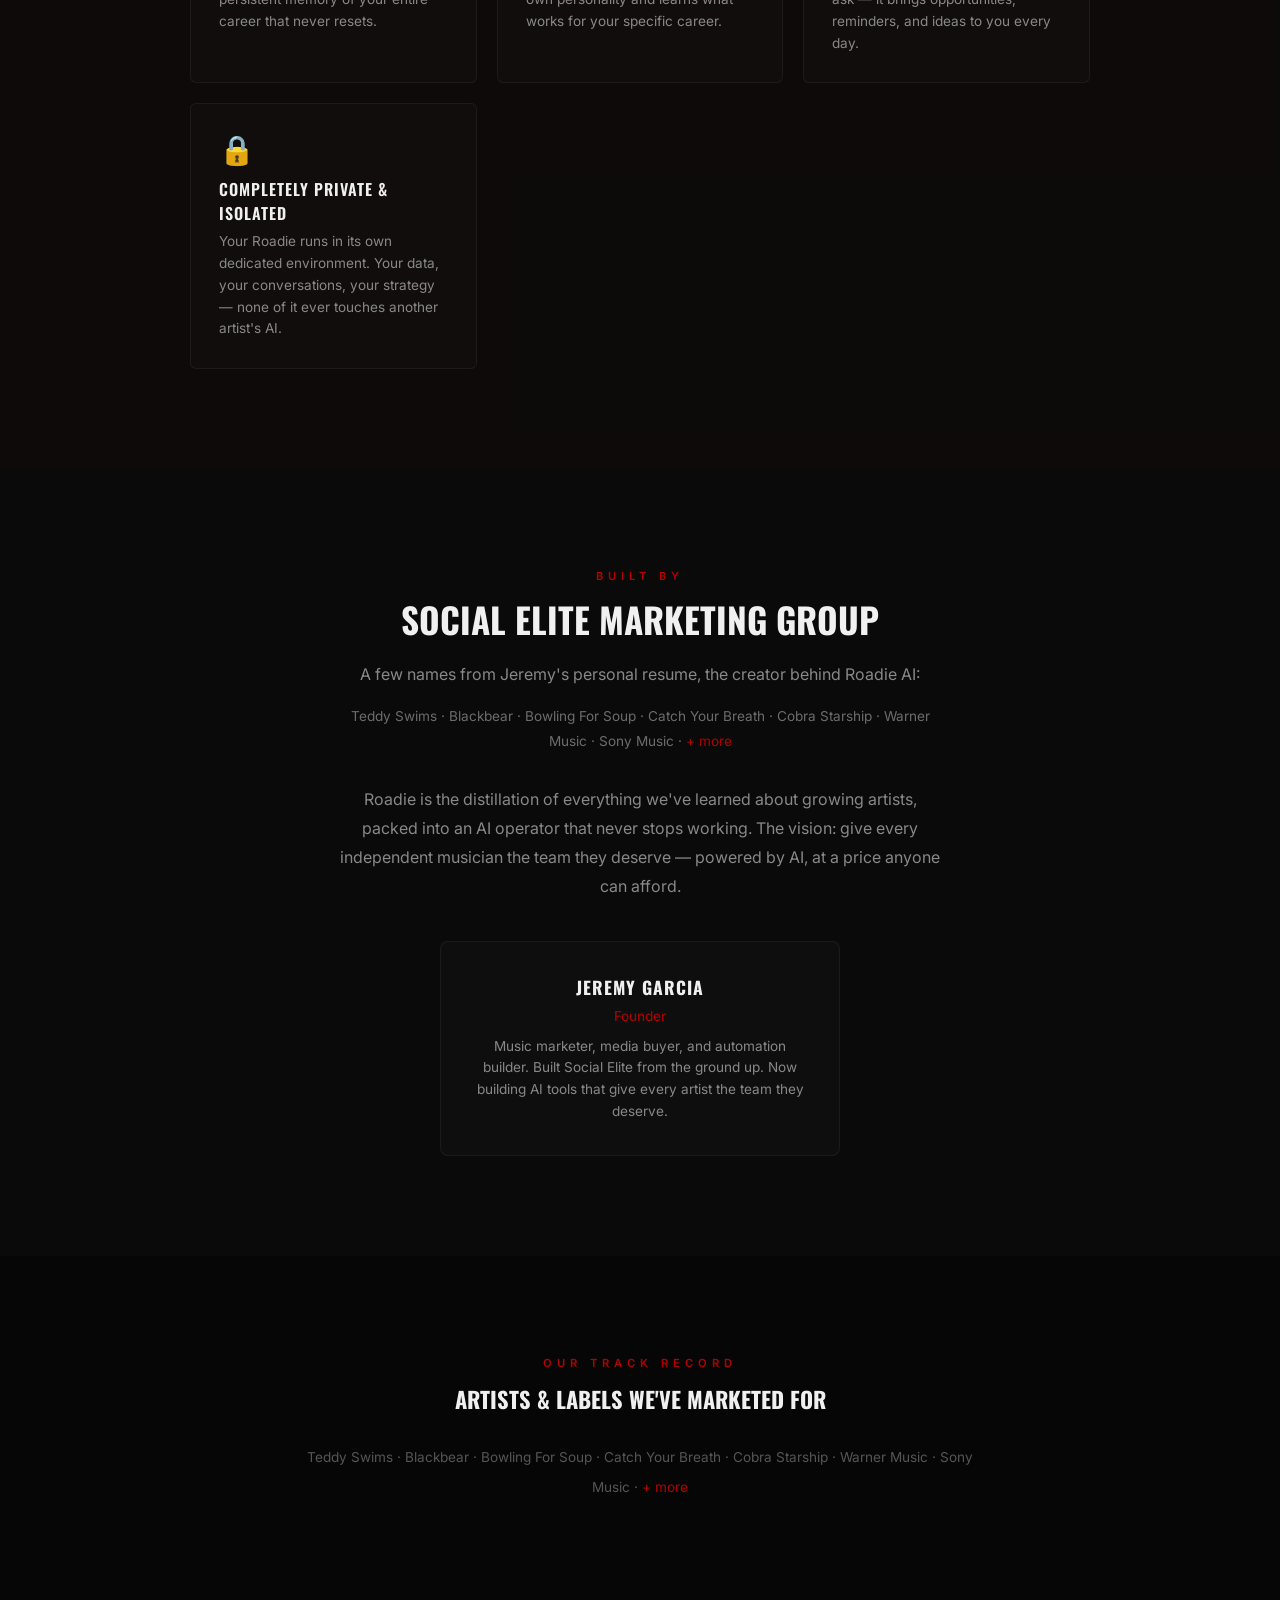
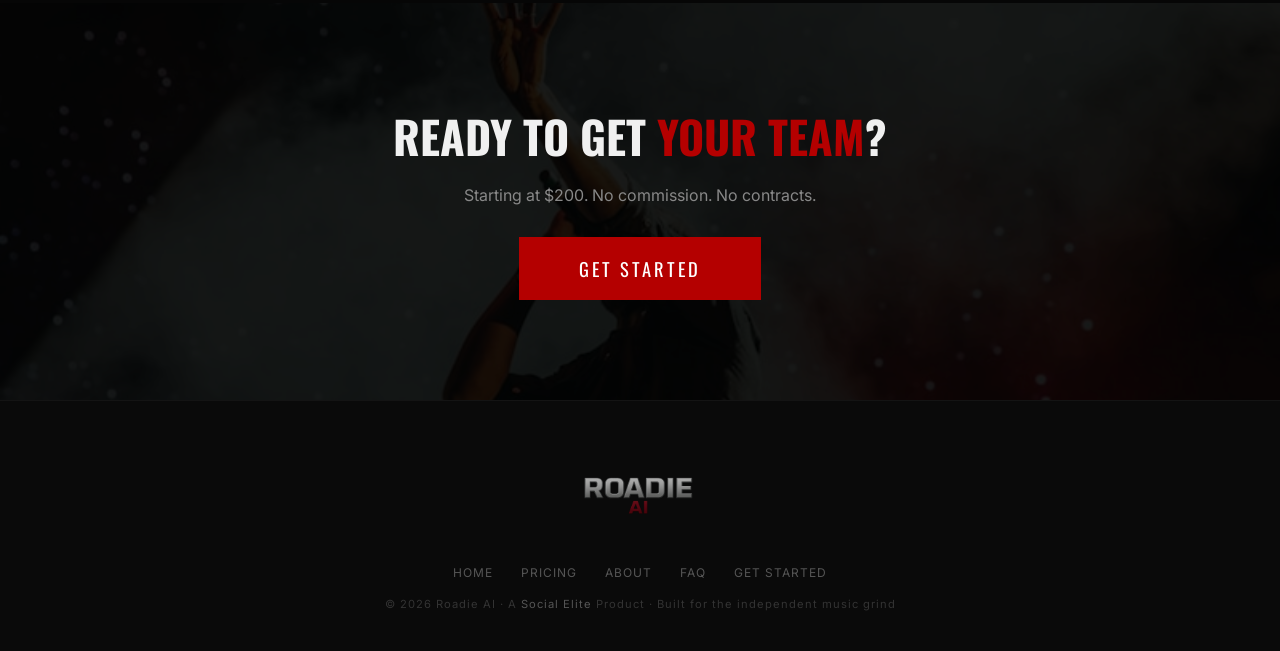
==== commit a6cb2a66: "Double logo size to 90px with negative margin to keep header height" ====
--- a/about.html
+++ b/about.html
@@ -12,7 +12,7 @@
 <body>
     <nav>
         <div class="nav-brand">
-            <a href="index.html" class="nav-logo"><img src="roadie-nav-logo.png" alt="Roadie AI" style="height: 45px; width: auto;"></a>
+            <a href="index.html" class="nav-logo"><img src="roadie-nav-logo.png" alt="Roadie AI" style="height: 90px; width: auto; margin: -22px 0;"></a>
             
         </div>
         <button class="nav-toggle" onclick="document.querySelector('.nav-links').classList.toggle('open')">
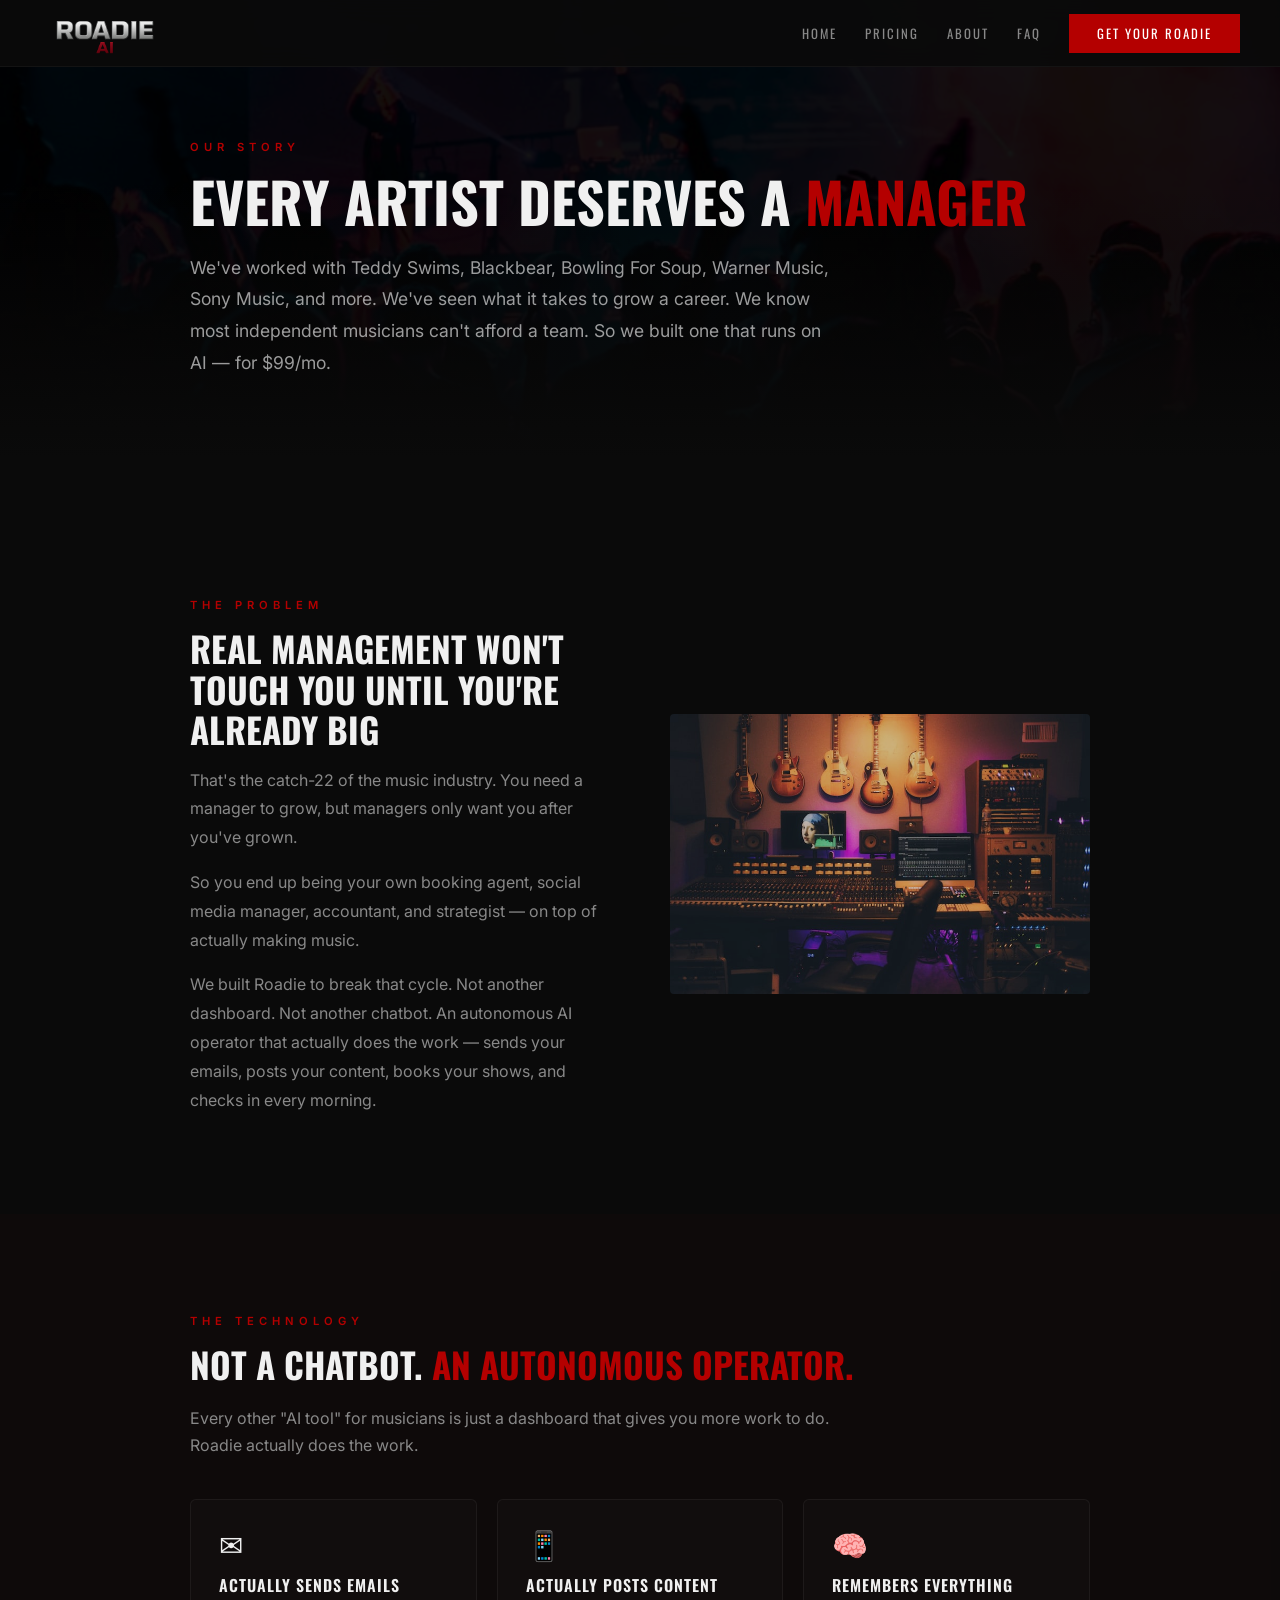
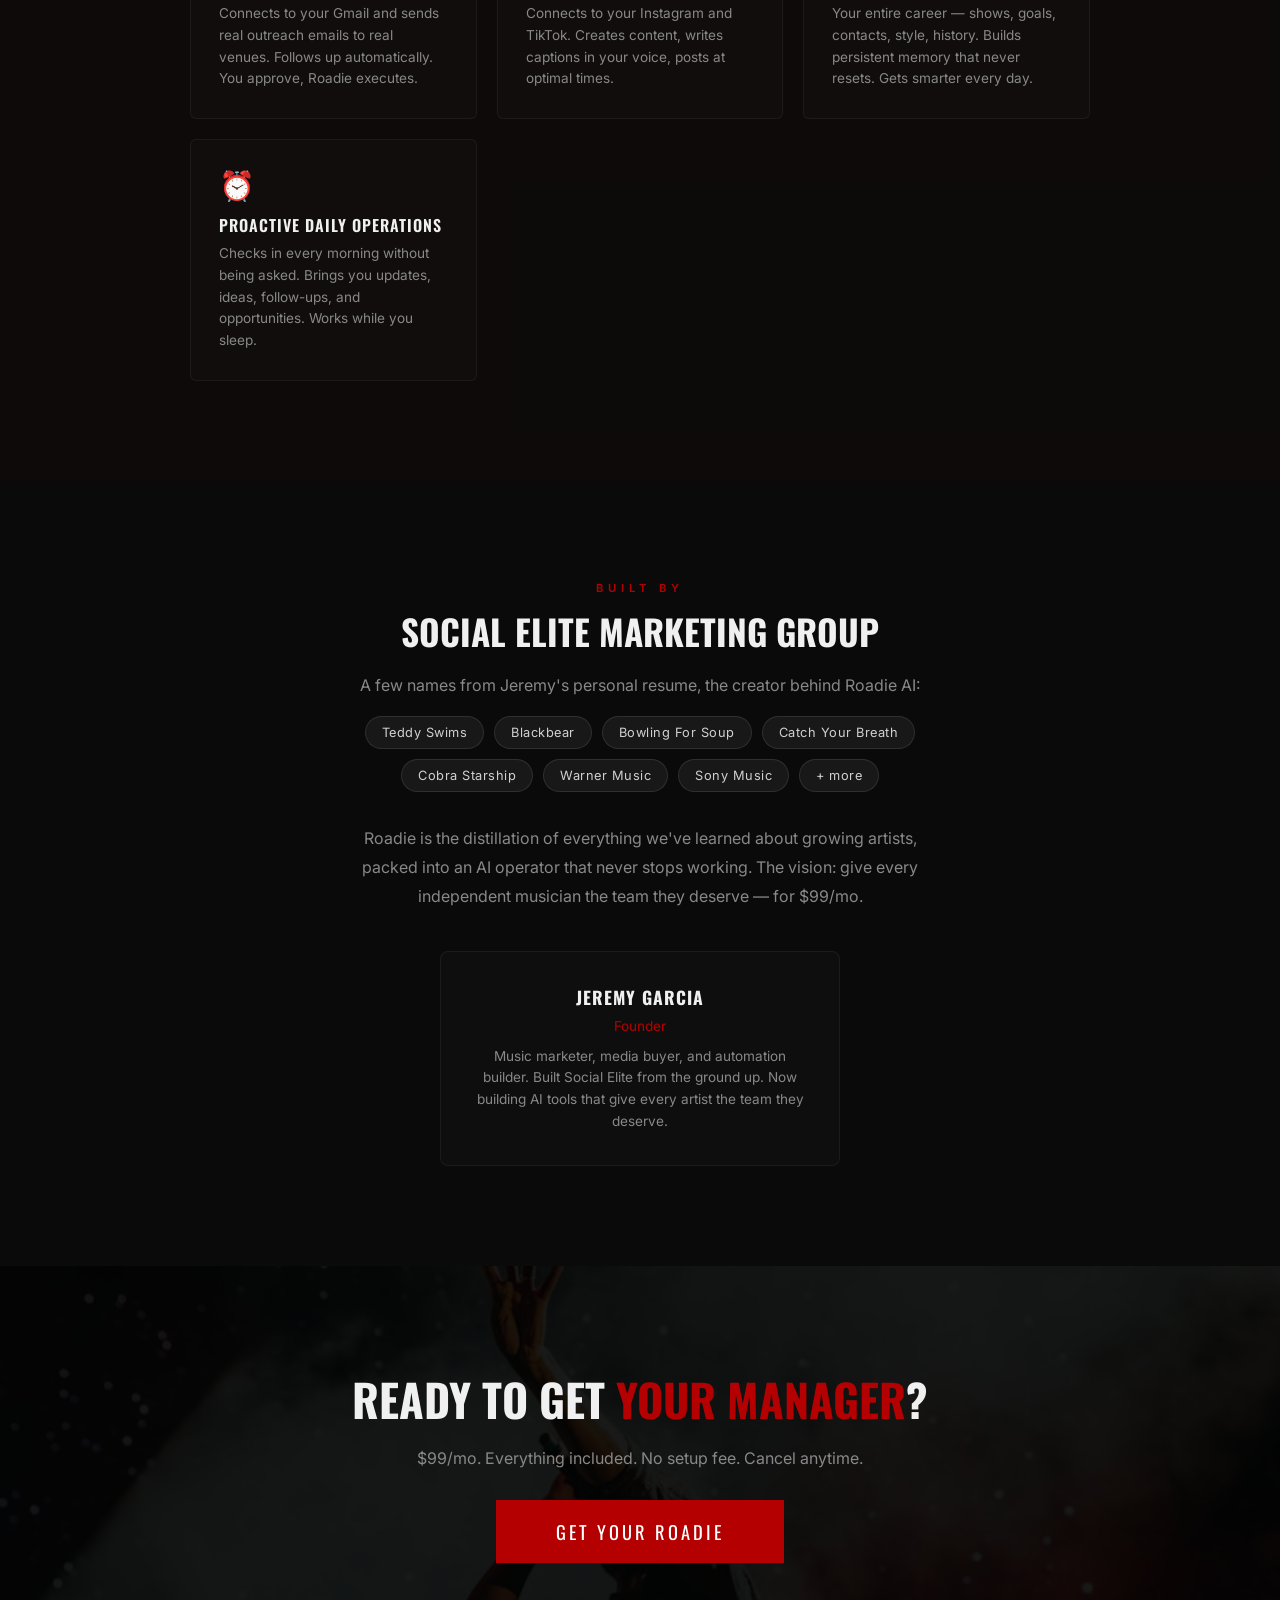
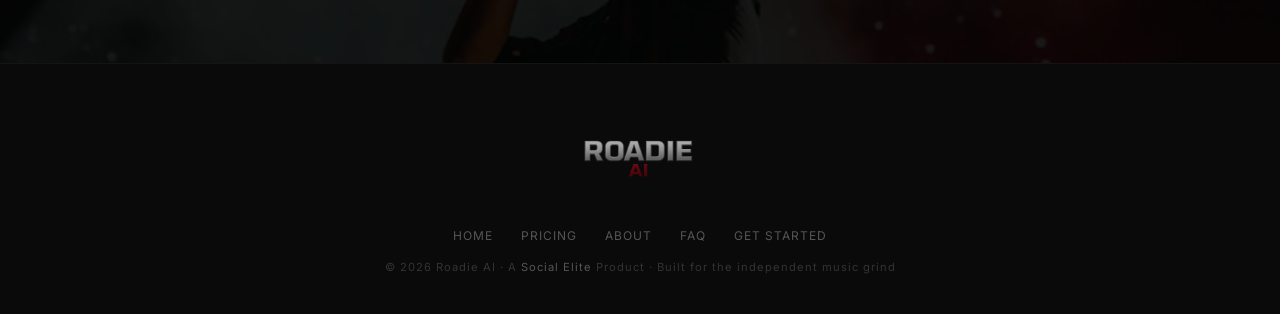
==== commit c8660961: "Roadie AI v3: single tier $99/mo, full autonomous agent messaging, research-driven copy Co-Authored-" ====
--- a/about.html
+++ b/about.html
@@ -4,16 +4,15 @@
     <meta charset="UTF-8">
     <meta name="viewport" content="width=device-width, initial-scale=1.0">
     <title>About — Roadie AI</title>
-    <meta name="description" content="Built by Social Elite Marketing Group. Jeremy has worked with Teddy Swims, Blackbear, Bowling For Soup, Warner Music, Sony Music, and more. Now we're giving every artist an AI manager.">
+    <meta name="description" content="Built by Social Elite Marketing Group. From campaigns for Teddy Swims, Blackbear, Warner Music, Sony Music — now every artist gets an AI manager.">
     <meta property="og:title" content="About — Roadie AI">
-    <meta property="og:description" content="From the team behind campaigns for major labels and artists. Now every artist gets a manager.">
+    <meta property="og:description" content="We built Roadie because every artist deserves a manager. $99/mo. Everything included.">
     <link rel="stylesheet" href="styles.css">
 </head>
 <body>
     <nav>
         <div class="nav-brand">
             <a href="index.html" class="nav-logo"><img src="roadie-nav-logo.png" alt="Roadie AI" style="height: 90px; width: auto; margin: -22px 0;"></a>
-            
         </div>
         <button class="nav-toggle" onclick="document.querySelector('.nav-links').classList.toggle('open')">
             <span></span><span></span><span></span>
@@ -23,7 +22,7 @@
             <a href="pricing.html">Pricing</a>
             <a href="about.html">About</a>
             <a href="faq.html">FAQ</a>
-            <a href="purchase.html" class="nav-cta">Get Started</a>
+            <a href="purchase.html" class="nav-cta">Get Your Roadie</a>
         </div>
     </nav>
 
@@ -36,7 +35,7 @@
             <h1 style="font-family: 'Oswald', sans-serif; font-size: clamp(2rem, 5vw, 3.5rem); font-weight: 800; text-transform: uppercase; margin-bottom: 20px; line-height: 1.1;">
                 Every Artist Deserves a <span style="color: var(--red);">Manager</span>
             </h1>
-            <p style="font-size: 1.1rem; color: rgba(255,255,255,0.6); line-height: 1.8; max-width: 650px;">We've worked with Teddy Swims, Blackbear, Bowling For Soup, Catch Your Breath, Cobra Starship, Warner Music, Sony Music, and more. We've seen what it takes to grow a career. We know most independent musicians can't afford a team. So we built one that runs on AI — for $200.</p>
+            <p style="font-size: 1.1rem; color: rgba(255,255,255,0.6); line-height: 1.8; max-width: 650px;">We've worked with Teddy Swims, Blackbear, Bowling For Soup, Warner Music, Sony Music, and more. We've seen what it takes to grow a career. We know most independent musicians can't afford a team. So we built one that runs on AI — for $99/mo.</p>
         </div>
     </section>
 
@@ -48,8 +47,8 @@
                     <p class="section-tag">The Problem</p>
                     <h2 style="font-family: 'Oswald', sans-serif; font-size: clamp(1.6rem, 3vw, 2.2rem); font-weight: 700; text-transform: uppercase; margin-bottom: 16px;">Real Management Won't Touch You Until You're Already Big</h2>
                     <p style="color: var(--gray); line-height: 1.8; margin-bottom: 16px;">That's the catch-22 of the music industry. You need a manager to grow, but managers only want you after you've grown.</p>
-                    <p style="color: var(--gray); line-height: 1.8; margin-bottom: 16px;">So you end up being your own booking agent, social media manager, merch handler, ad buyer, and strategist — on top of actually making music.</p>
-                    <p style="color: var(--gray); line-height: 1.8;">We built Roadie to break that cycle. Every independent artist deserves a manager. AI makes it possible at a price anyone can afford.</p>
+                    <p style="color: var(--gray); line-height: 1.8; margin-bottom: 16px;">So you end up being your own booking agent, social media manager, accountant, and strategist — on top of actually making music.</p>
+                    <p style="color: var(--gray); line-height: 1.8;">We built Roadie to break that cycle. Not another dashboard. Not another chatbot. An autonomous AI operator that actually does the work — sends your emails, posts your content, books your shows, and checks in every morning.</p>
                 </div>
                 <div>
                     <img src="studio.jpg" alt="Studio" style="width: 100%; border-radius: 4px; filter: brightness(0.8);">
@@ -63,28 +62,28 @@
         <div class="section-inner">
             <p class="section-tag">The Technology</p>
             <h2 style="font-family: 'Oswald', sans-serif; font-size: clamp(1.6rem, 3vw, 2.2rem); font-weight: 700; text-transform: uppercase; margin-bottom: 20px;">Not a Chatbot. <span style="color: var(--red);">An Autonomous Operator.</span></h2>
-            <p class="section-subtitle">Roadie isn't ChatGPT with a music skin. It's a fully autonomous AI agent that runs 24/7, completely isolated for each artist.</p>
+            <p class="section-subtitle">Every other "AI tool" for musicians is just a dashboard that gives you more work to do. Roadie actually does the work.</p>
 
             <div style="display: grid; grid-template-columns: repeat(auto-fit, minmax(250px, 1fr)); gap: 20px; margin-top: 32px;" class="about-grid">
                 <div class="feature">
+                    <div class="feature-icon">&#9993;</div>
+                    <h3>Actually Sends Emails</h3>
+                    <p>Connects to your Gmail and sends real outreach emails to real venues. Follows up automatically. You approve, Roadie executes.</p>
+                </div>
+                <div class="feature">
+                    <div class="feature-icon">&#128241;</div>
+                    <h3>Actually Posts Content</h3>
+                    <p>Connects to your Instagram and TikTok. Creates content, writes captions in your voice, posts at optimal times.</p>
+                </div>
+                <div class="feature">
                     <div class="feature-icon">&#129504;</div>
                     <h3>Remembers Everything</h3>
-                    <p>Your show dates, your goals, your style, your contacts. It builds a persistent memory of your entire career that never resets.</p>
+                    <p>Your entire career — shows, goals, contacts, style, history. Builds persistent memory that never resets. Gets smarter every day.</p>
                 </div>
                 <div class="feature">
-                    <div class="feature-icon">&#128161;</div>
-                    <h3>Gets Smarter Every Day</h3>
-                    <p>The more you use it, the better it understands you. It develops its own personality and learns what works for your specific career.</p>
-                </div>
-                <div class="feature">
-                    <div class="feature-icon">&#9889;</div>
-                    <h3>Works While You Sleep</h3>
-                    <p>24/7 operation with proactive check-ins. It doesn't wait for you to ask — it brings opportunities, reminders, and ideas to you every day.</p>
-                </div>
-                <div class="feature">
-                    <div class="feature-icon">&#128274;</div>
-                    <h3>Completely Private & Isolated</h3>
-                    <p>Your Roadie runs in its own dedicated environment. Your data, your conversations, your strategy — none of it ever touches another artist's AI.</p>
+                    <div class="feature-icon">&#9200;</div>
+                    <h3>Proactive Daily Operations</h3>
+                    <p>Checks in every morning without being asked. Brings you updates, ideas, follow-ups, and opportunities. Works while you sleep.</p>
                 </div>
             </div>
         </div>
@@ -96,10 +95,17 @@
             <p class="section-tag">Built By</p>
             <h2 style="font-family: 'Oswald', sans-serif; font-size: clamp(1.6rem, 3vw, 2.2rem); font-weight: 700; text-transform: uppercase; margin-bottom: 20px;">Social Elite Marketing Group</h2>
             <p style="color: var(--gray); line-height: 1.8; max-width: 600px; margin: 0 auto 16px;">A few names from Jeremy's personal resume, the creator behind Roadie AI:</p>
-            <p style="font-size: 0.85rem; color: rgba(255,255,255,0.4); text-align: center; max-width: 600px; margin: 0 auto 32px; line-height: 1.8;">
-                Teddy Swims &middot; Blackbear &middot; Bowling For Soup &middot; Catch Your Breath &middot; Cobra Starship &middot; Warner Music &middot; Sony Music &middot; <span style="color: var(--red);">+ more</span>
-            </p>
-            <p style="color: var(--gray); line-height: 1.8; max-width: 600px; margin: 0 auto 32px;">Roadie is the distillation of everything we've learned about growing artists, packed into an AI operator that never stops working. The vision: give every independent musician the team they deserve — powered by AI, at a price anyone can afford.</p>
+            <div style="display: flex; flex-wrap: wrap; justify-content: center; gap: 10px; max-width: 600px; margin: 0 auto 32px;">
+                <span class="artist-pill">Teddy Swims</span>
+                <span class="artist-pill">Blackbear</span>
+                <span class="artist-pill">Bowling For Soup</span>
+                <span class="artist-pill">Catch Your Breath</span>
+                <span class="artist-pill">Cobra Starship</span>
+                <span class="artist-pill">Warner Music</span>
+                <span class="artist-pill">Sony Music</span>
+                <span class="artist-pill">+ more</span>
+            </div>
+            <p style="color: var(--gray); line-height: 1.8; max-width: 600px; margin: 0 auto 32px;">Roadie is the distillation of everything we've learned about growing artists, packed into an AI operator that never stops working. The vision: give every independent musician the team they deserve — for $99/mo.</p>
 
             <div style="background: rgba(255,255,255,0.02); border: 1px solid rgba(255,255,255,0.05); border-radius: 8px; padding: 32px; max-width: 400px; margin: 40px auto 0;">
                 <h3 style="font-family: 'Oswald', sans-serif; font-size: 1.1rem; text-transform: uppercase; letter-spacing: 1px; margin-bottom: 8px;">Jeremy Garcia</h3>
@@ -109,23 +115,12 @@
         </div>
     </section>
 
-    <!-- PORTFOLIO PROOF -->
-    <section class="section" style="background: var(--darker);">
-        <div class="section-inner" style="text-align: center;">
-            <p class="section-tag">Our Track Record</p>
-            <h2 style="font-family: 'Oswald', sans-serif; font-size: 1.4rem; font-weight: 700; text-transform: uppercase; margin-bottom: 32px;">Artists & Labels We've Marketed For</h2>
-            <p style="color: #555; font-size: 0.85rem; line-height: 2.2; max-width: 700px; margin: 0 auto;">
-                Teddy Swims &middot; Blackbear &middot; Bowling For Soup &middot; Catch Your Breath &middot; Cobra Starship &middot; Warner Music &middot; Sony Music &middot; <span style="color: var(--red);">+ more</span>
-            </p>
-        </div>
-    </section>
-
     <!-- CTA -->
     <section class="cta-section">
         <div class="cta-content">
-            <h2 style="font-family: 'Oswald', sans-serif; font-size: clamp(1.8rem, 4vw, 2.8rem); font-weight: 800; text-transform: uppercase; margin-bottom: 16px;">Ready to Get <span style="color: var(--red);">Your Team</span>?</h2>
-            <p>Starting at $200. No commission. No contracts.</p>
-            <a href="purchase.html" class="btn-primary">Get Started</a>
+            <h2 style="font-family: 'Oswald', sans-serif; font-size: clamp(1.8rem, 4vw, 2.8rem); font-weight: 800; text-transform: uppercase; margin-bottom: 16px;">Ready to Get <span style="color: var(--red);">Your Manager</span>?</h2>
+            <p>$99/mo. Everything included. No setup fee. Cancel anytime.</p>
+            <a href="purchase.html" class="btn-primary">Get Your Roadie</a>
         </div>
     </section>
 
--- a/styles.css
+++ b/styles.css
@@ -34,13 +34,16 @@
     backdrop-filter: blur(12px);
     border-bottom: 1px solid rgba(255,255,255,0.04);
 }
-.nav-brand { display: flex; align-items: center; gap: 10px; }
+.nav-brand { display: flex; align-items: center; gap: 10px; overflow: visible; }
 .nav-logo {
     font-family: 'Oswald', sans-serif;
     font-size: 1.6rem; font-weight: 800;
     letter-spacing: 2px; color: #fff;
     text-decoration: none;
-}
+    overflow: visible;
+    line-height: 0;
+}
+.nav-logo img { height: 90px; width: auto; margin: -22px 0; display: block; }
 .nav-logo span { color: var(--red); }
 .nav-by { font-size: 0.65rem; color: #555; letter-spacing: 2px; text-transform: uppercase; }
 .nav-links { display: flex; align-items: center; gap: 28px; }
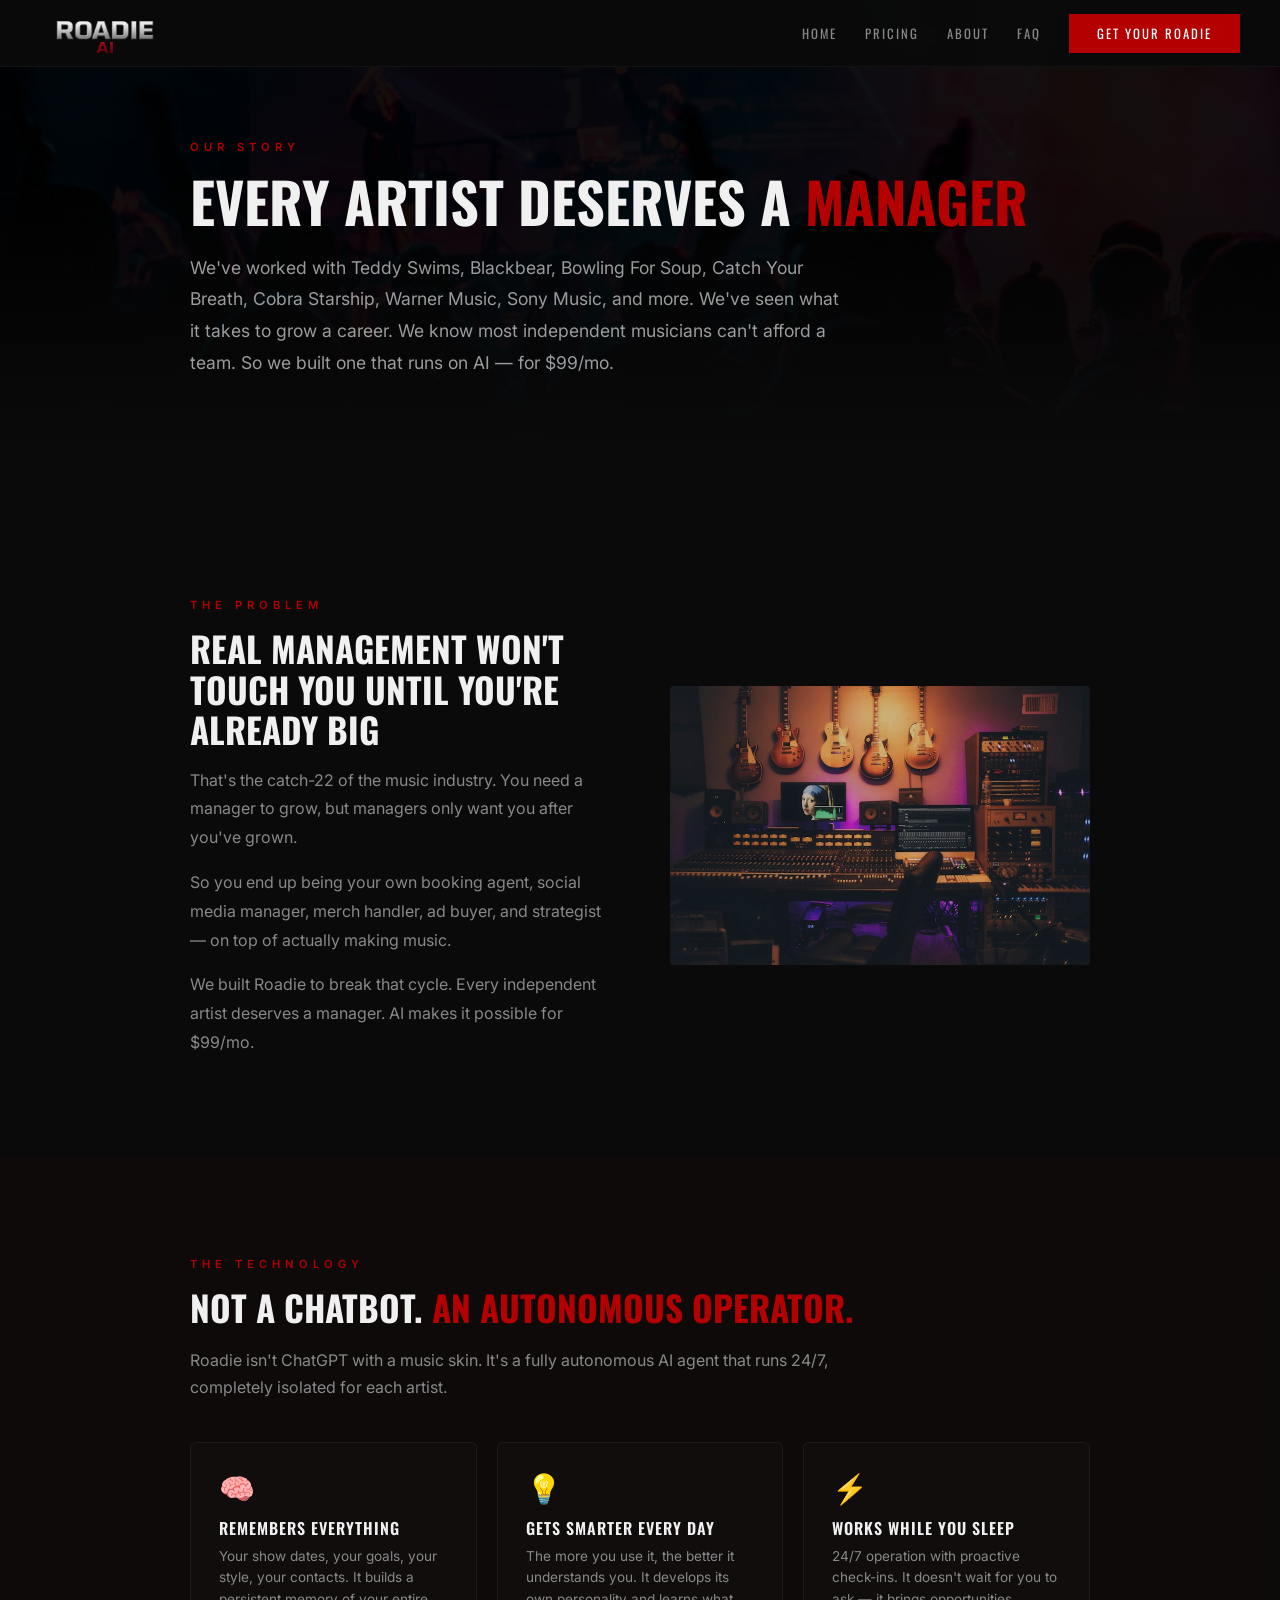
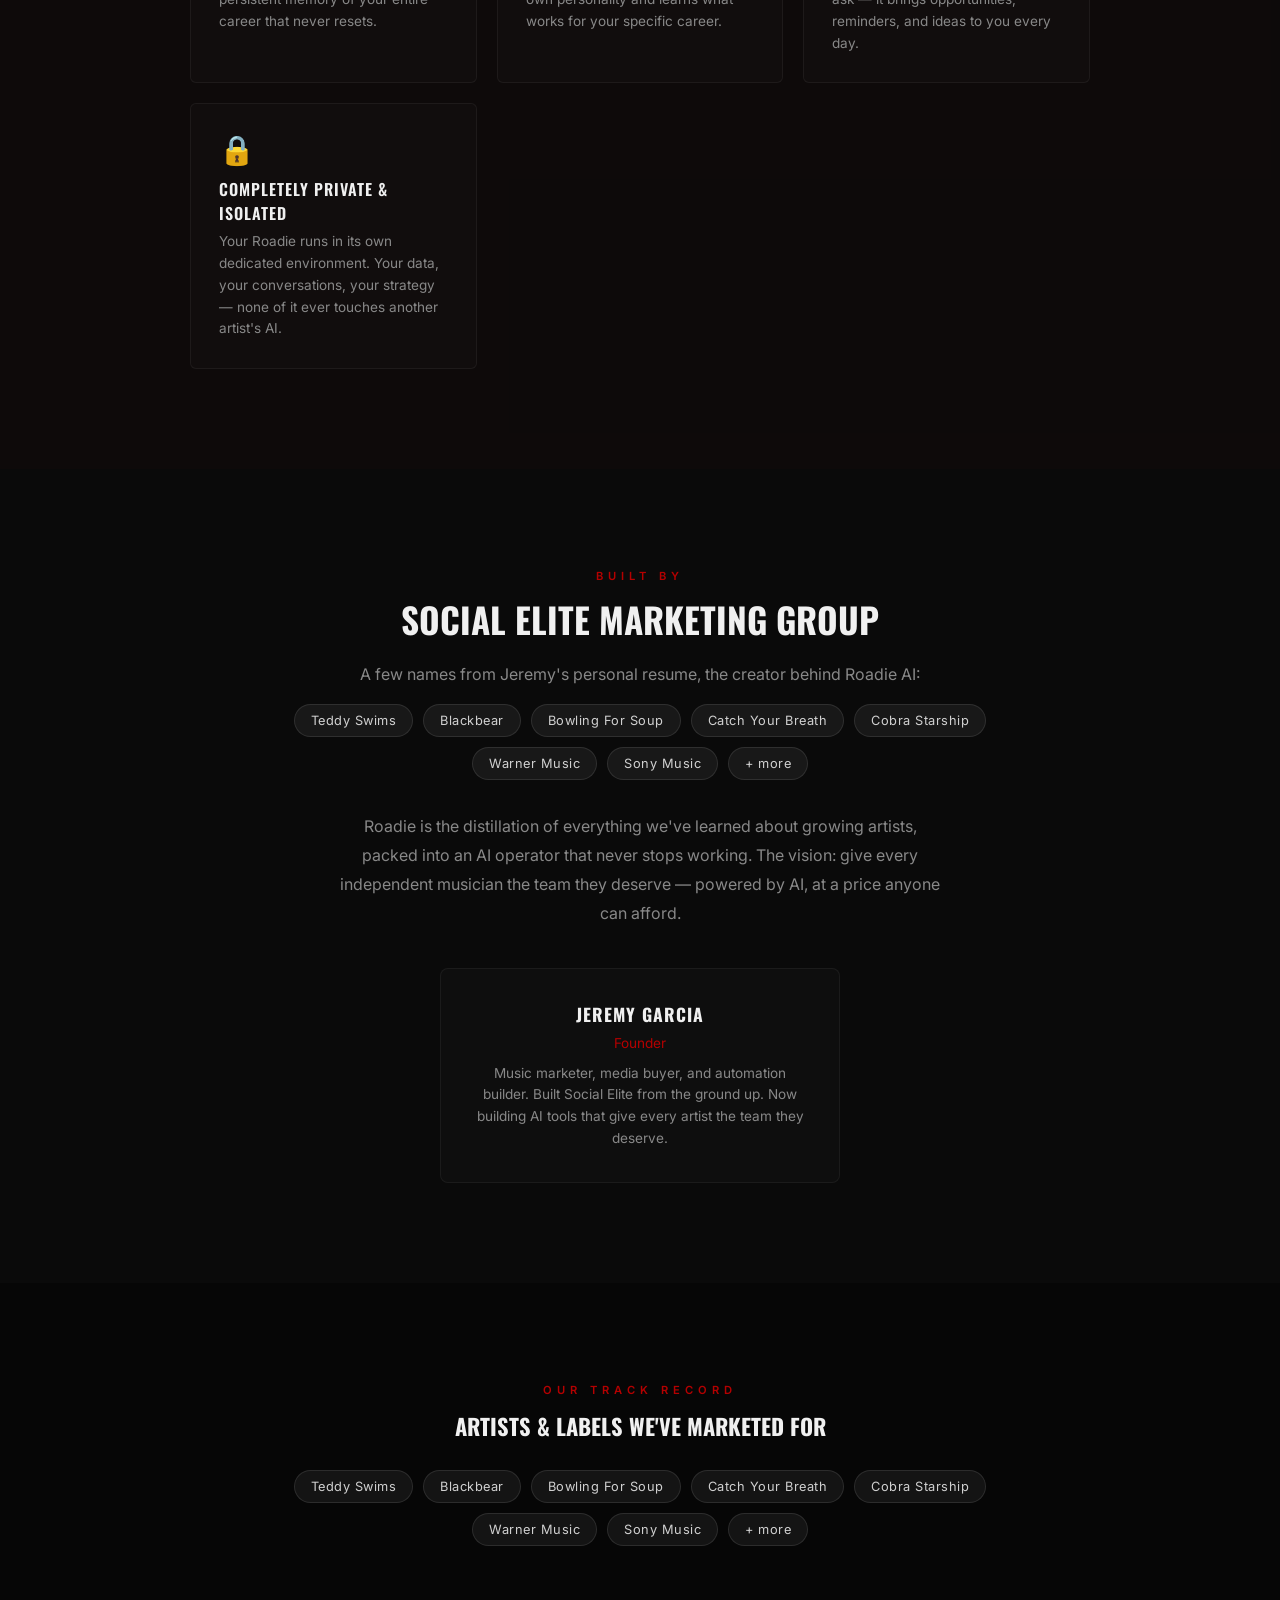
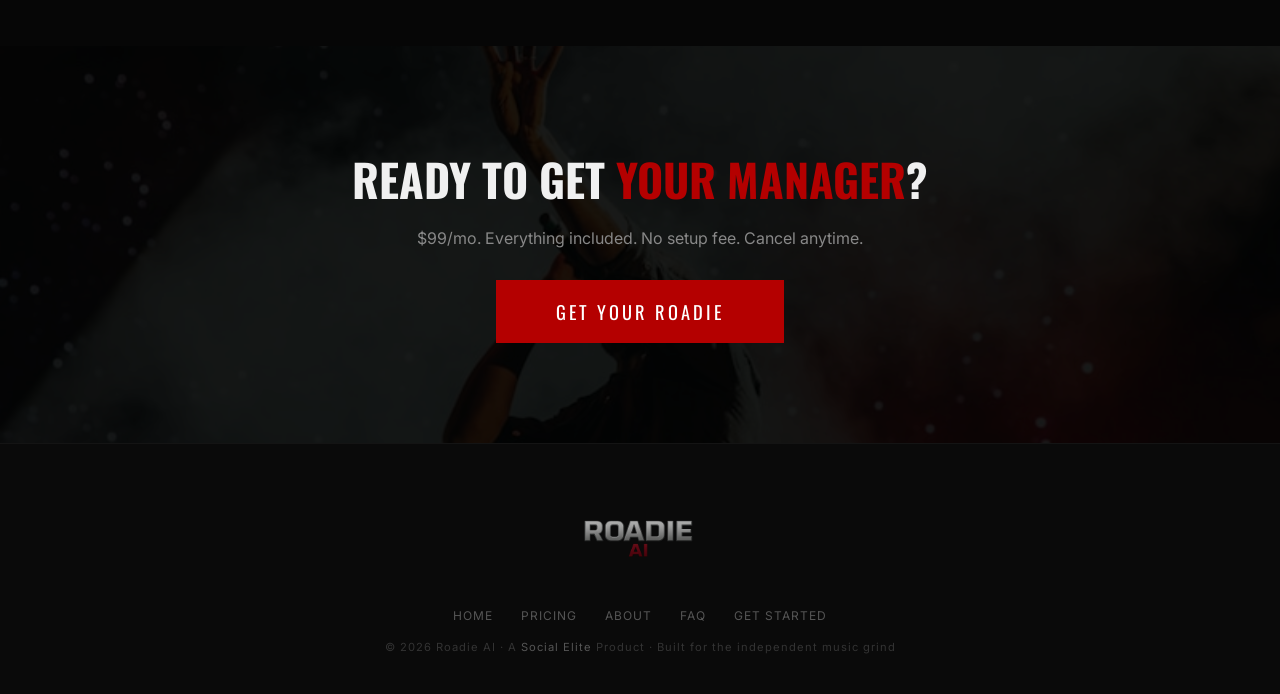
==== commit cdb6c627: "Roadie v3: updated pricing, purchase, FAQ, about, success pages — single tier plus voice and codex a" ====
--- a/about.html
+++ b/about.html
@@ -4,9 +4,9 @@
     <meta charset="UTF-8">
     <meta name="viewport" content="width=device-width, initial-scale=1.0">
     <title>About — Roadie AI</title>
-    <meta name="description" content="Built by Social Elite Marketing Group. From campaigns for Teddy Swims, Blackbear, Warner Music, Sony Music — now every artist gets an AI manager.">
+    <meta name="description" content="Built by Social Elite Marketing Group. Jeremy has worked with Teddy Swims, Blackbear, Bowling For Soup, Warner Music, Sony Music, and more. Every artist deserves a manager. AI makes it possible for $99/mo.">
     <meta property="og:title" content="About — Roadie AI">
-    <meta property="og:description" content="We built Roadie because every artist deserves a manager. $99/mo. Everything included.">
+    <meta property="og:description" content="From the team behind campaigns for major labels and artists. Now every artist gets a manager for $99/mo.">
     <link rel="stylesheet" href="styles.css">
 </head>
 <body>
@@ -35,7 +35,7 @@
             <h1 style="font-family: 'Oswald', sans-serif; font-size: clamp(2rem, 5vw, 3.5rem); font-weight: 800; text-transform: uppercase; margin-bottom: 20px; line-height: 1.1;">
                 Every Artist Deserves a <span style="color: var(--red);">Manager</span>
             </h1>
-            <p style="font-size: 1.1rem; color: rgba(255,255,255,0.6); line-height: 1.8; max-width: 650px;">We've worked with Teddy Swims, Blackbear, Bowling For Soup, Warner Music, Sony Music, and more. We've seen what it takes to grow a career. We know most independent musicians can't afford a team. So we built one that runs on AI — for $99/mo.</p>
+            <p style="font-size: 1.1rem; color: rgba(255,255,255,0.6); line-height: 1.8; max-width: 650px;">We've worked with Teddy Swims, Blackbear, Bowling For Soup, Catch Your Breath, Cobra Starship, Warner Music, Sony Music, and more. We've seen what it takes to grow a career. We know most independent musicians can't afford a team. So we built one that runs on AI — for $99/mo.</p>
         </div>
     </section>
 
@@ -47,8 +47,8 @@
                     <p class="section-tag">The Problem</p>
                     <h2 style="font-family: 'Oswald', sans-serif; font-size: clamp(1.6rem, 3vw, 2.2rem); font-weight: 700; text-transform: uppercase; margin-bottom: 16px;">Real Management Won't Touch You Until You're Already Big</h2>
                     <p style="color: var(--gray); line-height: 1.8; margin-bottom: 16px;">That's the catch-22 of the music industry. You need a manager to grow, but managers only want you after you've grown.</p>
-                    <p style="color: var(--gray); line-height: 1.8; margin-bottom: 16px;">So you end up being your own booking agent, social media manager, accountant, and strategist — on top of actually making music.</p>
-                    <p style="color: var(--gray); line-height: 1.8;">We built Roadie to break that cycle. Not another dashboard. Not another chatbot. An autonomous AI operator that actually does the work — sends your emails, posts your content, books your shows, and checks in every morning.</p>
+                    <p style="color: var(--gray); line-height: 1.8; margin-bottom: 16px;">So you end up being your own booking agent, social media manager, merch handler, ad buyer, and strategist — on top of actually making music.</p>
+                    <p style="color: var(--gray); line-height: 1.8;">We built Roadie to break that cycle. Every independent artist deserves a manager. AI makes it possible for $99/mo.</p>
                 </div>
                 <div>
                     <img src="studio.jpg" alt="Studio" style="width: 100%; border-radius: 4px; filter: brightness(0.8);">
@@ -62,28 +62,28 @@
         <div class="section-inner">
             <p class="section-tag">The Technology</p>
             <h2 style="font-family: 'Oswald', sans-serif; font-size: clamp(1.6rem, 3vw, 2.2rem); font-weight: 700; text-transform: uppercase; margin-bottom: 20px;">Not a Chatbot. <span style="color: var(--red);">An Autonomous Operator.</span></h2>
-            <p class="section-subtitle">Every other "AI tool" for musicians is just a dashboard that gives you more work to do. Roadie actually does the work.</p>
+            <p class="section-subtitle">Roadie isn't ChatGPT with a music skin. It's a fully autonomous AI agent that runs 24/7, completely isolated for each artist.</p>
 
             <div style="display: grid; grid-template-columns: repeat(auto-fit, minmax(250px, 1fr)); gap: 20px; margin-top: 32px;" class="about-grid">
                 <div class="feature">
-                    <div class="feature-icon">&#9993;</div>
-                    <h3>Actually Sends Emails</h3>
-                    <p>Connects to your Gmail and sends real outreach emails to real venues. Follows up automatically. You approve, Roadie executes.</p>
+                    <div class="feature-icon">&#129504;</div>
+                    <h3>Remembers Everything</h3>
+                    <p>Your show dates, your goals, your style, your contacts. It builds a persistent memory of your entire career that never resets.</p>
                 </div>
                 <div class="feature">
-                    <div class="feature-icon">&#128241;</div>
-                    <h3>Actually Posts Content</h3>
-                    <p>Connects to your Instagram and TikTok. Creates content, writes captions in your voice, posts at optimal times.</p>
+                    <div class="feature-icon">&#128161;</div>
+                    <h3>Gets Smarter Every Day</h3>
+                    <p>The more you use it, the better it understands you. It develops its own personality and learns what works for your specific career.</p>
                 </div>
                 <div class="feature">
-                    <div class="feature-icon">&#129504;</div>
-                    <h3>Remembers Everything</h3>
-                    <p>Your entire career — shows, goals, contacts, style, history. Builds persistent memory that never resets. Gets smarter every day.</p>
+                    <div class="feature-icon">&#9889;</div>
+                    <h3>Works While You Sleep</h3>
+                    <p>24/7 operation with proactive check-ins. It doesn't wait for you to ask — it brings opportunities, reminders, and ideas to you every day.</p>
                 </div>
                 <div class="feature">
-                    <div class="feature-icon">&#9200;</div>
-                    <h3>Proactive Daily Operations</h3>
-                    <p>Checks in every morning without being asked. Brings you updates, ideas, follow-ups, and opportunities. Works while you sleep.</p>
+                    <div class="feature-icon">&#128274;</div>
+                    <h3>Completely Private & Isolated</h3>
+                    <p>Your Roadie runs in its own dedicated environment. Your data, your conversations, your strategy — none of it ever touches another artist's AI.</p>
                 </div>
             </div>
         </div>
@@ -95,7 +95,7 @@
             <p class="section-tag">Built By</p>
             <h2 style="font-family: 'Oswald', sans-serif; font-size: clamp(1.6rem, 3vw, 2.2rem); font-weight: 700; text-transform: uppercase; margin-bottom: 20px;">Social Elite Marketing Group</h2>
             <p style="color: var(--gray); line-height: 1.8; max-width: 600px; margin: 0 auto 16px;">A few names from Jeremy's personal resume, the creator behind Roadie AI:</p>
-            <div style="display: flex; flex-wrap: wrap; justify-content: center; gap: 10px; max-width: 600px; margin: 0 auto 32px;">
+            <div style="display: flex; flex-wrap: wrap; justify-content: center; gap: 10px; max-width: 700px; margin: 0 auto 32px;">
                 <span class="artist-pill">Teddy Swims</span>
                 <span class="artist-pill">Blackbear</span>
                 <span class="artist-pill">Bowling For Soup</span>
@@ -105,12 +105,30 @@
                 <span class="artist-pill">Sony Music</span>
                 <span class="artist-pill">+ more</span>
             </div>
-            <p style="color: var(--gray); line-height: 1.8; max-width: 600px; margin: 0 auto 32px;">Roadie is the distillation of everything we've learned about growing artists, packed into an AI operator that never stops working. The vision: give every independent musician the team they deserve — for $99/mo.</p>
+            <p style="color: var(--gray); line-height: 1.8; max-width: 600px; margin: 0 auto 32px;">Roadie is the distillation of everything we've learned about growing artists, packed into an AI operator that never stops working. The vision: give every independent musician the team they deserve — powered by AI, at a price anyone can afford.</p>
 
             <div style="background: rgba(255,255,255,0.02); border: 1px solid rgba(255,255,255,0.05); border-radius: 8px; padding: 32px; max-width: 400px; margin: 40px auto 0;">
                 <h3 style="font-family: 'Oswald', sans-serif; font-size: 1.1rem; text-transform: uppercase; letter-spacing: 1px; margin-bottom: 8px;">Jeremy Garcia</h3>
                 <p style="font-size: 0.85rem; color: var(--red); margin-bottom: 12px;">Founder</p>
                 <p style="font-size: 0.85rem; color: var(--gray); line-height: 1.6;">Music marketer, media buyer, and automation builder. Built Social Elite from the ground up. Now building AI tools that give every artist the team they deserve.</p>
+            </div>
+        </div>
+    </section>
+
+    <!-- PORTFOLIO PROOF -->
+    <section class="section" style="background: var(--darker);">
+        <div class="section-inner" style="text-align: center;">
+            <p class="section-tag">Our Track Record</p>
+            <h2 style="font-family: 'Oswald', sans-serif; font-size: 1.4rem; font-weight: 700; text-transform: uppercase; margin-bottom: 32px;">Artists & Labels We've Marketed For</h2>
+            <div style="display: flex; flex-wrap: wrap; justify-content: center; gap: 10px; max-width: 700px; margin: 0 auto;">
+                <span class="artist-pill">Teddy Swims</span>
+                <span class="artist-pill">Blackbear</span>
+                <span class="artist-pill">Bowling For Soup</span>
+                <span class="artist-pill">Catch Your Breath</span>
+                <span class="artist-pill">Cobra Starship</span>
+                <span class="artist-pill">Warner Music</span>
+                <span class="artist-pill">Sony Music</span>
+                <span class="artist-pill">+ more</span>
             </div>
         </div>
     </section>
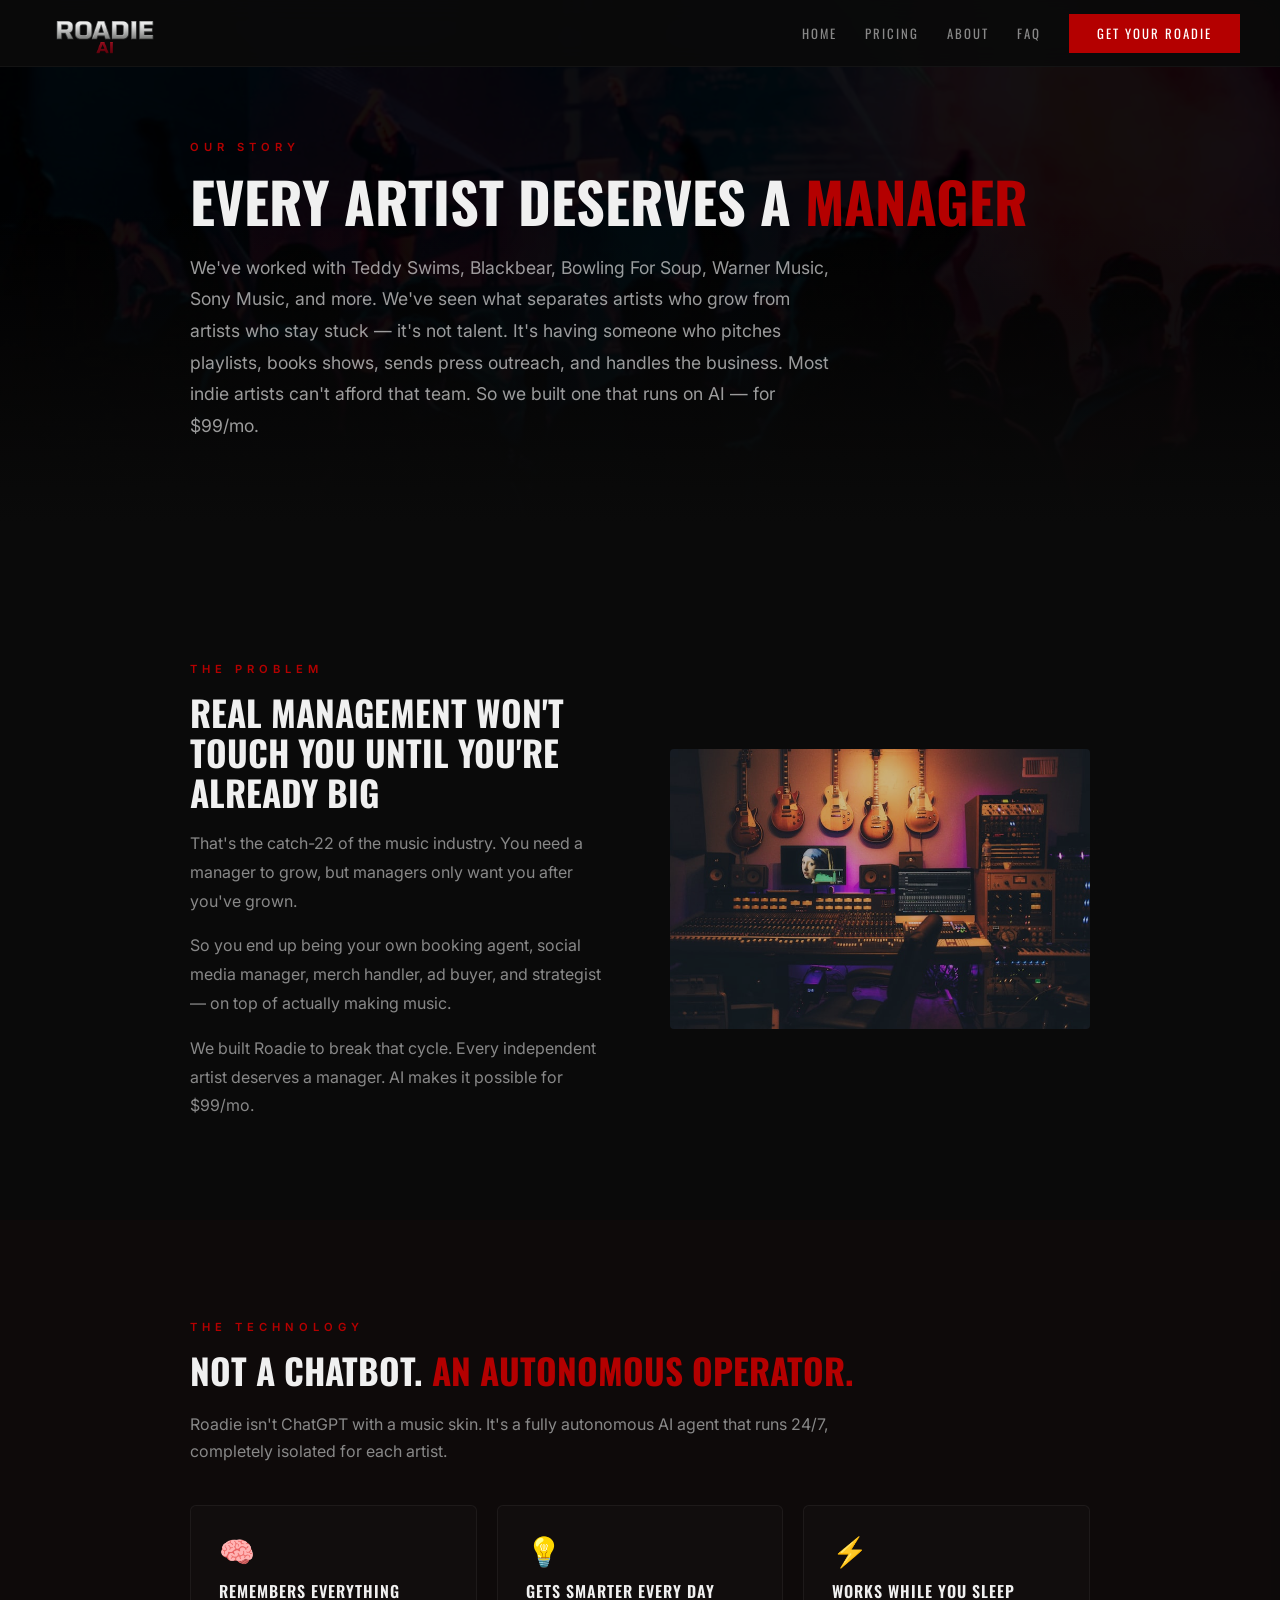
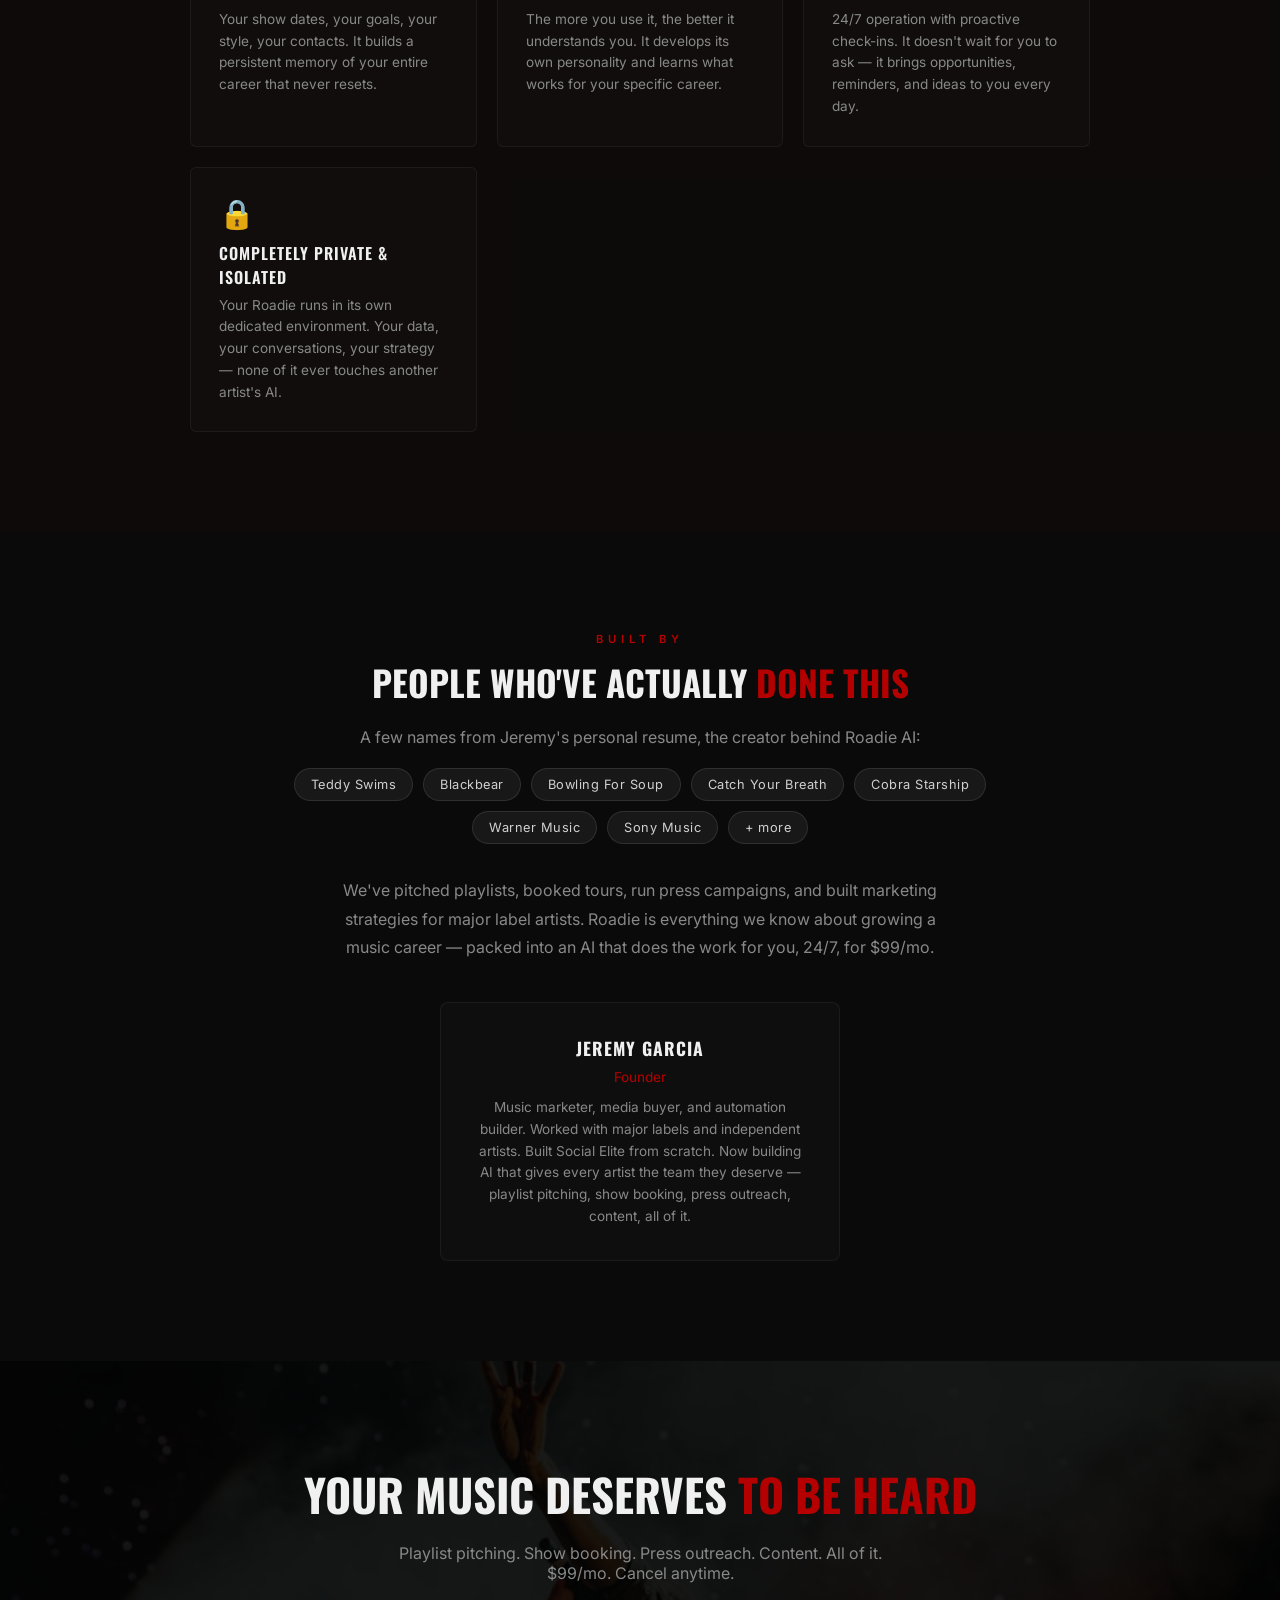
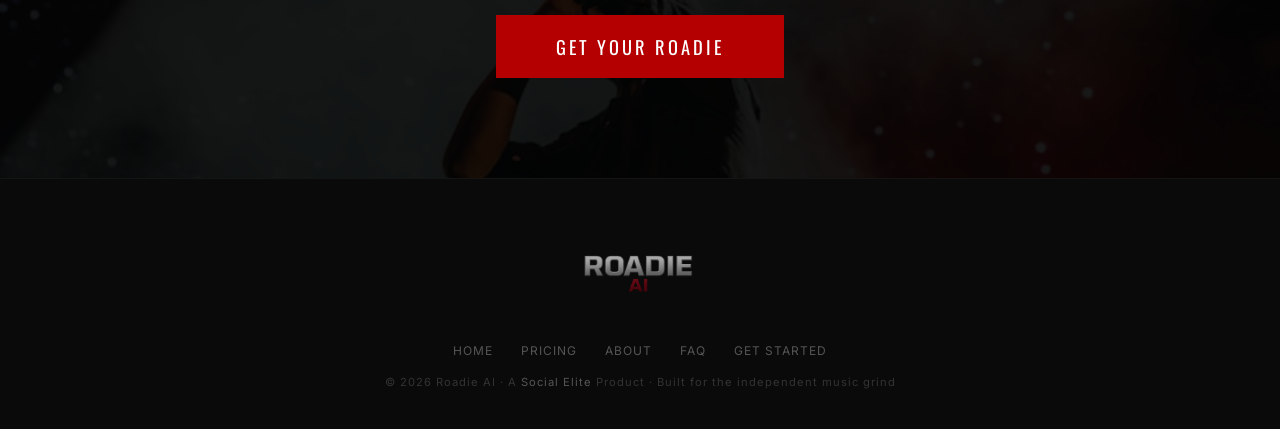
==== commit ac6fe3ad: "Full site audit: align all pages with Hormozi copy - remove redundant about sections, update pricing" ====
--- a/about.html
+++ b/about.html
@@ -35,7 +35,7 @@
             <h1 style="font-family: 'Oswald', sans-serif; font-size: clamp(2rem, 5vw, 3.5rem); font-weight: 800; text-transform: uppercase; margin-bottom: 20px; line-height: 1.1;">
                 Every Artist Deserves a <span style="color: var(--red);">Manager</span>
             </h1>
-            <p style="font-size: 1.1rem; color: rgba(255,255,255,0.6); line-height: 1.8; max-width: 650px;">We've worked with Teddy Swims, Blackbear, Bowling For Soup, Catch Your Breath, Cobra Starship, Warner Music, Sony Music, and more. We've seen what it takes to grow a career. We know most independent musicians can't afford a team. So we built one that runs on AI — for $99/mo.</p>
+            <p style="font-size: 1.1rem; color: rgba(255,255,255,0.6); line-height: 1.8; max-width: 650px;">We've worked with Teddy Swims, Blackbear, Bowling For Soup, Warner Music, Sony Music, and more. We've seen what separates artists who grow from artists who stay stuck — it's not talent. It's having someone who pitches playlists, books shows, sends press outreach, and handles the business. Most indie artists can't afford that team. So we built one that runs on AI — for $99/mo.</p>
         </div>
     </section>
 
@@ -93,7 +93,7 @@
     <section class="section">
         <div class="section-inner" style="text-align: center;">
             <p class="section-tag">Built By</p>
-            <h2 style="font-family: 'Oswald', sans-serif; font-size: clamp(1.6rem, 3vw, 2.2rem); font-weight: 700; text-transform: uppercase; margin-bottom: 20px;">Social Elite Marketing Group</h2>
+            <h2 style="font-family: 'Oswald', sans-serif; font-size: clamp(1.6rem, 3vw, 2.2rem); font-weight: 700; text-transform: uppercase; margin-bottom: 20px;">People Who've Actually <span style="color: var(--red);">Done This</span></h2>
             <p style="color: var(--gray); line-height: 1.8; max-width: 600px; margin: 0 auto 16px;">A few names from Jeremy's personal resume, the creator behind Roadie AI:</p>
             <div style="display: flex; flex-wrap: wrap; justify-content: center; gap: 10px; max-width: 700px; margin: 0 auto 32px;">
                 <span class="artist-pill">Teddy Swims</span>
@@ -105,30 +105,12 @@
                 <span class="artist-pill">Sony Music</span>
                 <span class="artist-pill">+ more</span>
             </div>
-            <p style="color: var(--gray); line-height: 1.8; max-width: 600px; margin: 0 auto 32px;">Roadie is the distillation of everything we've learned about growing artists, packed into an AI operator that never stops working. The vision: give every independent musician the team they deserve — powered by AI, at a price anyone can afford.</p>
+            <p style="color: var(--gray); line-height: 1.8; max-width: 600px; margin: 0 auto 32px;">We've pitched playlists, booked tours, run press campaigns, and built marketing strategies for major label artists. Roadie is everything we know about growing a music career — packed into an AI that does the work for you, 24/7, for $99/mo.</p>
 
             <div style="background: rgba(255,255,255,0.02); border: 1px solid rgba(255,255,255,0.05); border-radius: 8px; padding: 32px; max-width: 400px; margin: 40px auto 0;">
                 <h3 style="font-family: 'Oswald', sans-serif; font-size: 1.1rem; text-transform: uppercase; letter-spacing: 1px; margin-bottom: 8px;">Jeremy Garcia</h3>
                 <p style="font-size: 0.85rem; color: var(--red); margin-bottom: 12px;">Founder</p>
-                <p style="font-size: 0.85rem; color: var(--gray); line-height: 1.6;">Music marketer, media buyer, and automation builder. Built Social Elite from the ground up. Now building AI tools that give every artist the team they deserve.</p>
-            </div>
-        </div>
-    </section>
-
-    <!-- PORTFOLIO PROOF -->
-    <section class="section" style="background: var(--darker);">
-        <div class="section-inner" style="text-align: center;">
-            <p class="section-tag">Our Track Record</p>
-            <h2 style="font-family: 'Oswald', sans-serif; font-size: 1.4rem; font-weight: 700; text-transform: uppercase; margin-bottom: 32px;">Artists & Labels We've Marketed For</h2>
-            <div style="display: flex; flex-wrap: wrap; justify-content: center; gap: 10px; max-width: 700px; margin: 0 auto;">
-                <span class="artist-pill">Teddy Swims</span>
-                <span class="artist-pill">Blackbear</span>
-                <span class="artist-pill">Bowling For Soup</span>
-                <span class="artist-pill">Catch Your Breath</span>
-                <span class="artist-pill">Cobra Starship</span>
-                <span class="artist-pill">Warner Music</span>
-                <span class="artist-pill">Sony Music</span>
-                <span class="artist-pill">+ more</span>
+                <p style="font-size: 0.85rem; color: var(--gray); line-height: 1.6;">Music marketer, media buyer, and automation builder. Worked with major labels and independent artists. Built Social Elite from scratch. Now building AI that gives every artist the team they deserve — playlist pitching, show booking, press outreach, content, all of it.</p>
             </div>
         </div>
     </section>
@@ -136,8 +118,8 @@
     <!-- CTA -->
     <section class="cta-section">
         <div class="cta-content">
-            <h2 style="font-family: 'Oswald', sans-serif; font-size: clamp(1.8rem, 4vw, 2.8rem); font-weight: 800; text-transform: uppercase; margin-bottom: 16px;">Ready to Get <span style="color: var(--red);">Your Manager</span>?</h2>
-            <p>$99/mo. Everything included. No setup fee. Cancel anytime.</p>
+            <h2 style="font-family: 'Oswald', sans-serif; font-size: clamp(1.8rem, 4vw, 2.8rem); font-weight: 800; text-transform: uppercase; margin-bottom: 16px;">Your Music Deserves <span style="color: var(--red);">To Be Heard</span></h2>
+            <p>Playlist pitching. Show booking. Press outreach. Content. All of it. $99/mo. Cancel anytime.</p>
             <a href="purchase.html" class="btn-primary">Get Your Roadie</a>
         </div>
     </section>
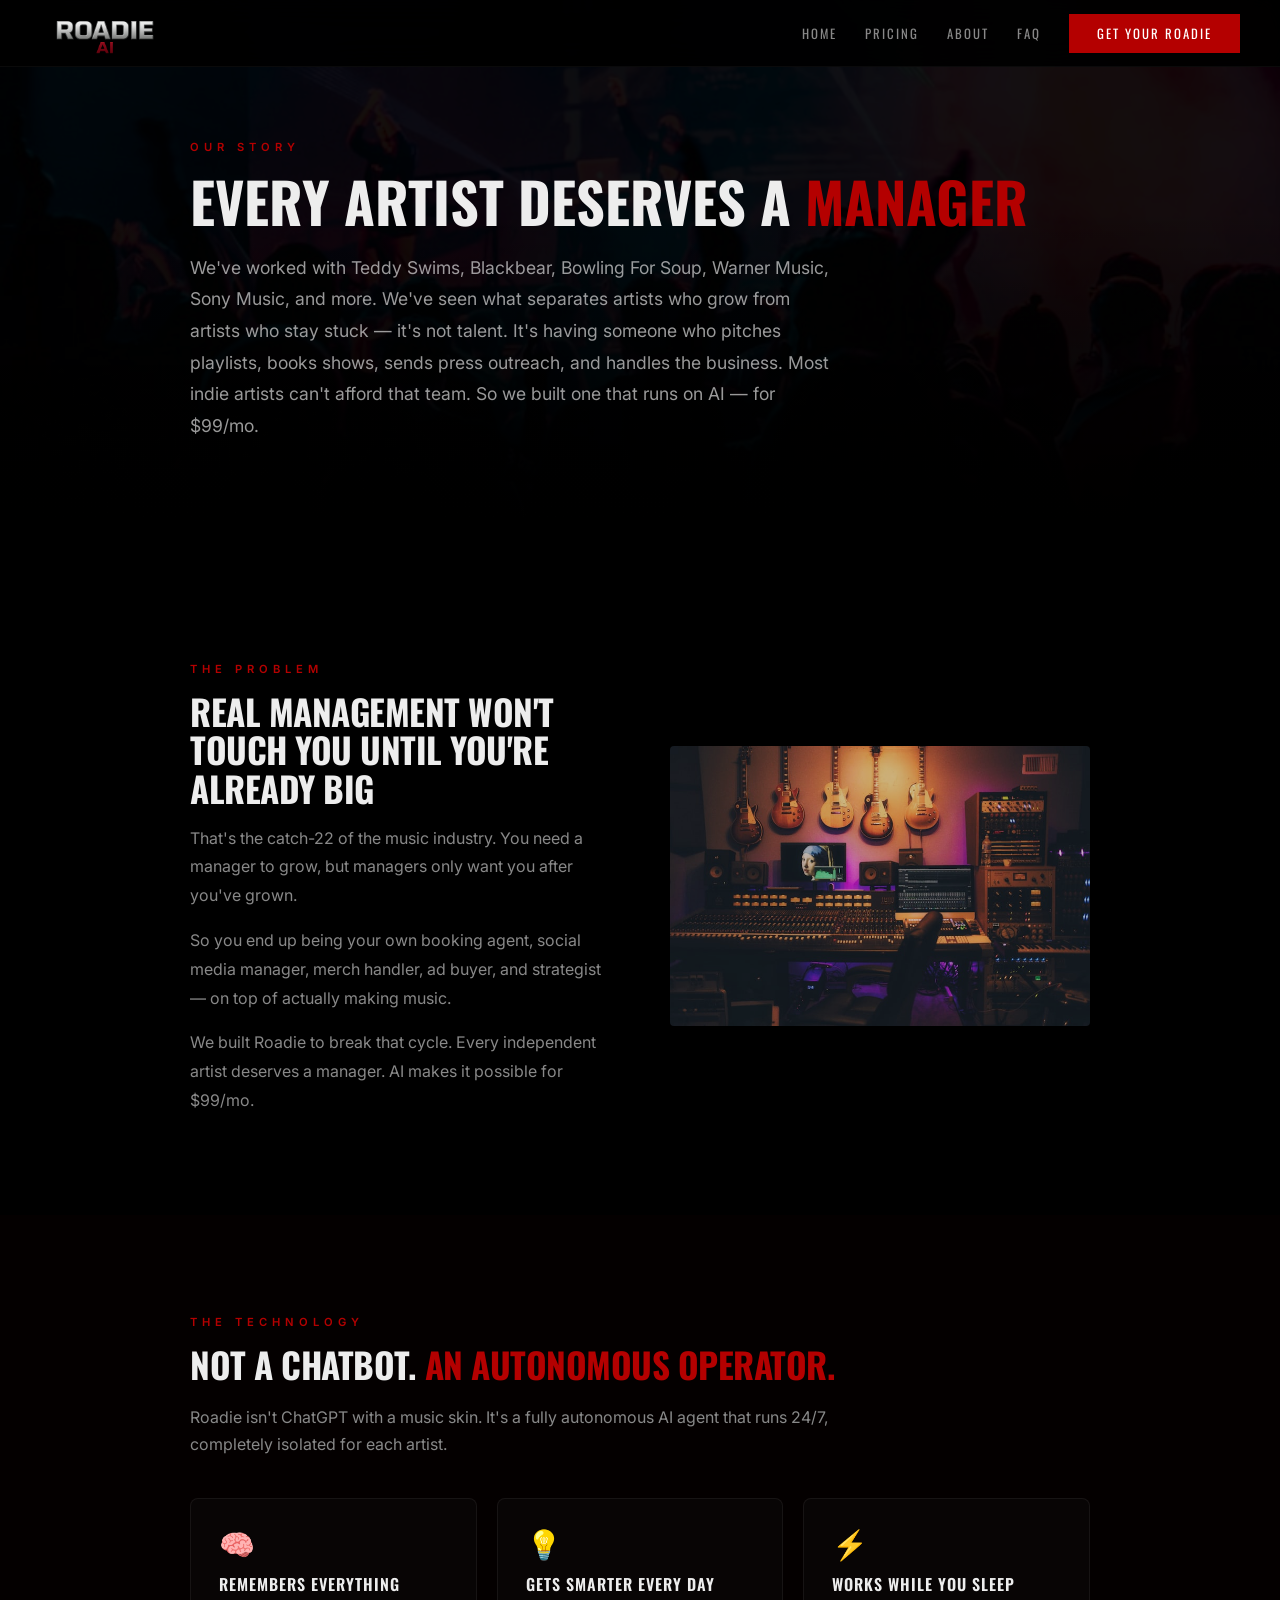
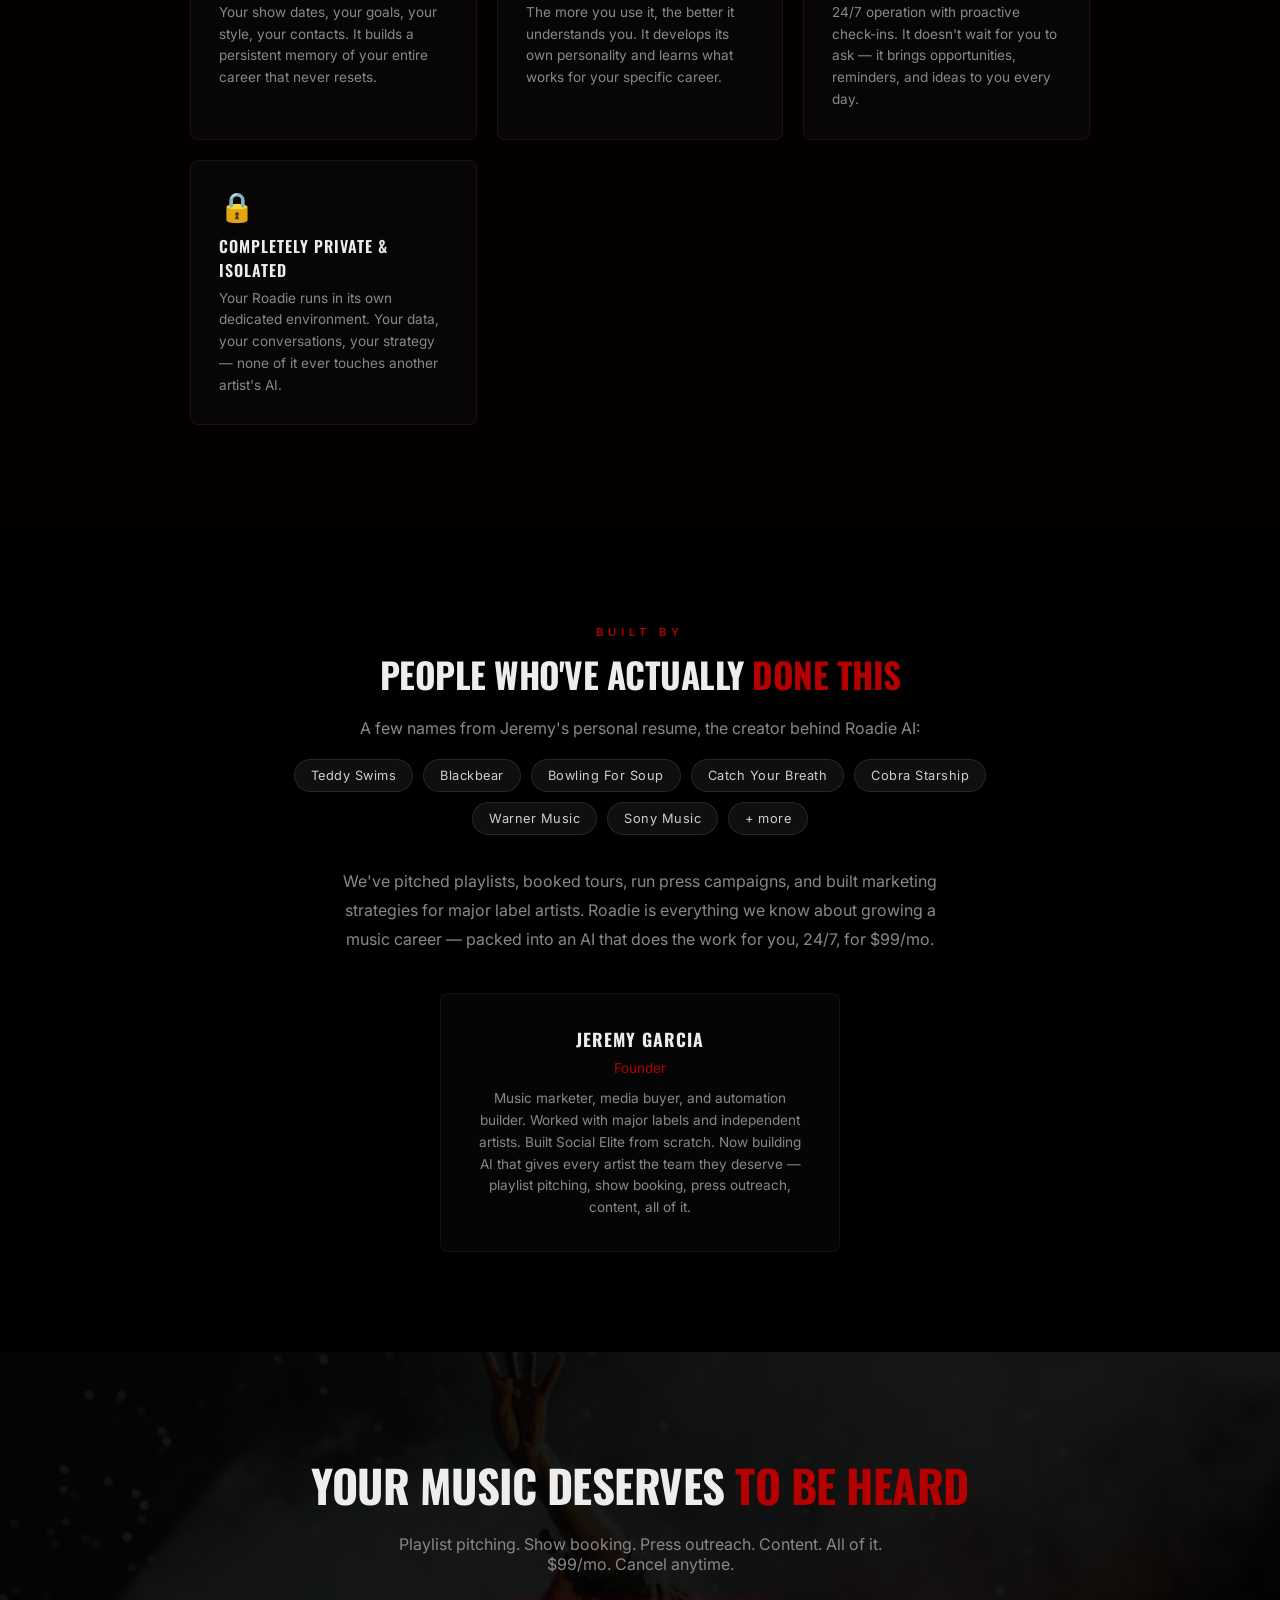
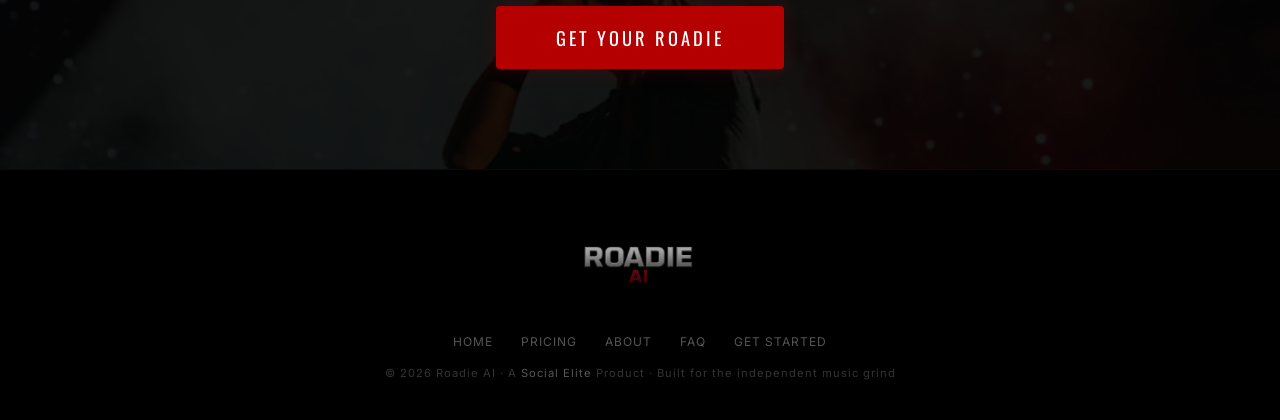
==== commit ef59b08a: "Premium design overhaul: true black bg, scroll reveal animations, bigger typography, button glow, fe" ====
--- a/about.html
+++ b/about.html
@@ -124,6 +124,8 @@
         </div>
     </section>
 
+    <script src="reveal.js"></script>
+
     <!-- FOOTER -->
     <footer>
         <div style="text-align: center; margin-bottom: 16px;"><img src="roadie-hero-logo.png" alt="Roadie AI" style="height: 100px; width: auto; opacity: 0.7;"></div>
--- a/styles.css
+++ b/styles.css
@@ -1,6 +1,6 @@
 /* ============================================
    ROADIE AI — Shared Styles
-   Dark, moody, music industry aesthetic
+   Premium dark aesthetic inspired by LYRC.studio
    ============================================ */
 
 @import url('https://fonts.googleapis.com/css2?family=Oswald:wght@400;600;700;800&family=Inter:wght@300;400;500;600&display=swap');
@@ -8,10 +8,11 @@
 :root {
     --red: #b40000;
     --red-light: #ff1a1a;
-    --dark: #0a0a0a;
-    --darker: #060606;
+    --red-glow: rgba(180, 0, 0, 0.15);
+    --dark: #000000;
+    --darker: #000000;
     --gray: #888;
-    --light: #f0f0f0;
+    --light: #ededed;
     --accent: #ff3333;
 }
 
@@ -22,7 +23,120 @@
     color: var(--light);
     font-family: 'Inter', sans-serif;
     overflow-x: hidden;
-}
+    -webkit-font-smoothing: antialiased;
+    -moz-osx-font-smoothing: grayscale;
+}
+
+/* ---- SCROLL REVEAL ANIMATIONS ---- */
+.reveal {
+    opacity: 0;
+    transform: translateY(40px);
+    transition: opacity 0.8s cubic-bezier(0.16, 1, 0.3, 1),
+                transform 0.8s cubic-bezier(0.16, 1, 0.3, 1);
+}
+.reveal.visible {
+    opacity: 1;
+    transform: translateY(0);
+}
+.reveal-delay-1 { transition-delay: 0.1s; }
+.reveal-delay-2 { transition-delay: 0.2s; }
+.reveal-delay-3 { transition-delay: 0.3s; }
+.reveal-delay-4 { transition-delay: 0.4s; }
+
+/* Stagger children inside feature grids */
+.features .feature {
+    opacity: 0;
+    transform: translateY(30px);
+    transition: opacity 0.6s cubic-bezier(0.16, 1, 0.3, 1),
+                transform 0.6s cubic-bezier(0.16, 1, 0.3, 1),
+                border-color 0.3s, background 0.3s;
+}
+.features.visible .feature {
+    opacity: 1;
+    transform: translateY(0);
+}
+.features.visible .feature:nth-child(1) { transition-delay: 0.05s; }
+.features.visible .feature:nth-child(2) { transition-delay: 0.1s; }
+.features.visible .feature:nth-child(3) { transition-delay: 0.15s; }
+.features.visible .feature:nth-child(4) { transition-delay: 0.2s; }
+.features.visible .feature:nth-child(5) { transition-delay: 0.25s; }
+.features.visible .feature:nth-child(6) { transition-delay: 0.3s; }
+.features.visible .feature:nth-child(7) { transition-delay: 0.35s; }
+.features.visible .feature:nth-child(8) { transition-delay: 0.4s; }
+.features.visible .feature:nth-child(9) { transition-delay: 0.45s; }
+.features.visible .feature:nth-child(10) { transition-delay: 0.5s; }
+.features.visible .feature:nth-child(11) { transition-delay: 0.55s; }
+.features.visible .feature:nth-child(12) { transition-delay: 0.6s; }
+
+/* Pain list stagger */
+.pain-list li {
+    opacity: 0;
+    transform: translateX(-20px);
+    transition: opacity 0.5s ease, transform 0.5s ease;
+}
+.pain-list.visible li {
+    opacity: 1;
+    transform: translateX(0);
+}
+.pain-list.visible li:nth-child(1) { transition-delay: 0.05s; }
+.pain-list.visible li:nth-child(2) { transition-delay: 0.1s; }
+.pain-list.visible li:nth-child(3) { transition-delay: 0.15s; }
+.pain-list.visible li:nth-child(4) { transition-delay: 0.2s; }
+.pain-list.visible li:nth-child(5) { transition-delay: 0.25s; }
+.pain-list.visible li:nth-child(6) { transition-delay: 0.3s; }
+
+/* Stack items stagger */
+.stack-items .stack-item {
+    opacity: 0;
+    transform: translateX(-15px);
+    transition: opacity 0.4s ease, transform 0.4s ease;
+}
+.stack-items.visible .stack-item {
+    opacity: 1;
+    transform: translateX(0);
+}
+.stack-items.visible .stack-item:nth-child(1) { transition-delay: 0.05s; }
+.stack-items.visible .stack-item:nth-child(2) { transition-delay: 0.1s; }
+.stack-items.visible .stack-item:nth-child(3) { transition-delay: 0.15s; }
+.stack-items.visible .stack-item:nth-child(4) { transition-delay: 0.2s; }
+.stack-items.visible .stack-item:nth-child(5) { transition-delay: 0.25s; }
+.stack-items.visible .stack-item:nth-child(6) { transition-delay: 0.3s; }
+.stack-items.visible .stack-item:nth-child(7) { transition-delay: 0.35s; }
+.stack-items.visible .stack-item:nth-child(8) { transition-delay: 0.4s; }
+.stack-items.visible .stack-item:nth-child(9) { transition-delay: 0.45s; }
+
+/* Steps stagger */
+.steps .step {
+    opacity: 0;
+    transform: translateY(20px);
+    transition: opacity 0.5s ease, transform 0.5s ease;
+}
+.steps.visible .step {
+    opacity: 1;
+    transform: translateY(0);
+}
+.steps.visible .step:nth-child(1) { transition-delay: 0.1s; }
+.steps.visible .step:nth-child(2) { transition-delay: 0.2s; }
+.steps.visible .step:nth-child(3) { transition-delay: 0.3s; }
+
+/* FAQ stagger */
+.faq-accordion .faq-acc-item {
+    opacity: 0;
+    transform: translateY(15px);
+    transition: opacity 0.4s ease, transform 0.4s ease;
+}
+.faq-accordion.visible .faq-acc-item {
+    opacity: 1;
+    transform: translateY(0);
+}
+.faq-accordion.visible .faq-acc-item:nth-child(1) { transition-delay: 0.05s; }
+.faq-accordion.visible .faq-acc-item:nth-child(2) { transition-delay: 0.1s; }
+.faq-accordion.visible .faq-acc-item:nth-child(3) { transition-delay: 0.15s; }
+.faq-accordion.visible .faq-acc-item:nth-child(4) { transition-delay: 0.2s; }
+.faq-accordion.visible .faq-acc-item:nth-child(5) { transition-delay: 0.25s; }
+.faq-accordion.visible .faq-acc-item:nth-child(6) { transition-delay: 0.3s; }
+.faq-accordion.visible .faq-acc-item:nth-child(7) { transition-delay: 0.35s; }
+.faq-accordion.visible .faq-acc-item:nth-child(8) { transition-delay: 0.4s; }
 
 /* ---- NAVIGATION ---- */
 nav {
@@ -30,8 +144,8 @@
     padding: 10px 40px;
     display: flex; justify-content: space-between; align-items: center;
     z-index: 100;
-    background: rgba(10,10,10,0.92);
-    backdrop-filter: blur(12px);
+    background: rgba(0,0,0,0.92);
+    backdrop-filter: blur(16px);
     border-bottom: 1px solid rgba(255,255,255,0.04);
 }
 .nav-brand { display: flex; align-items: center; gap: 10px; overflow: visible; }
@@ -73,9 +187,15 @@
     font-family: 'Oswald', sans-serif;
     font-size: 1.15rem; letter-spacing: 3px;
     text-transform: uppercase;
-    transition: 0.3s; border: none; cursor: pointer;
-}
-.btn-primary:hover { background: var(--red-light); transform: scale(1.03); }
+    transition: all 0.3s ease; border: none; cursor: pointer;
+    border-radius: 4px;
+    box-shadow: 0 0 20px rgba(180,0,0,0.2);
+}
+.btn-primary:hover {
+    background: var(--red-light);
+    transform: translateY(-2px);
+    box-shadow: 0 4px 30px rgba(180,0,0,0.4);
+}
 .btn-outline {
     display: inline-block;
     padding: 14px 40px;
@@ -104,8 +224,8 @@
 }
 .hero::after {
     content: ''; position: absolute; bottom: 0; left: 0;
-    width: 100%; height: 40%;
-    background: linear-gradient(to top, var(--dark), transparent);
+    width: 100%; height: 50%;
+    background: linear-gradient(to top, #000, transparent);
     z-index: 1;
 }
 .hero-content { position: relative; z-index: 2; max-width: 850px; }
@@ -116,9 +236,10 @@
 }
 .hero h1 {
     font-family: 'Oswald', sans-serif;
-    font-size: clamp(2.5rem, 7vw, 4.8rem);
+    font-size: clamp(3rem, 8vw, 6rem);
     font-weight: 800; text-transform: uppercase;
-    line-height: 1.05; margin-bottom: 24px;
+    line-height: 1.0; margin-bottom: 24px;
+    letter-spacing: -1px;
 }
 .hero h1 span { color: var(--red); }
 .hero-sub {
@@ -128,7 +249,8 @@
 }
 .hero-price {
     font-family: 'Oswald', sans-serif;
-    font-size: 3rem; font-weight: 800; margin-bottom: 4px;
+    font-size: 3.5rem; font-weight: 800; margin-bottom: 4px;
+    text-shadow: 0 0 40px rgba(180,0,0,0.25);
 }
 .hero-price-note {
     font-size: 0.85rem; color: var(--gray);
@@ -141,10 +263,10 @@
 
 /* ---- PROOF BAR ---- */
 .proof-bar {
-    background: var(--darker); padding: 20px;
+    background: rgba(180,0,0,0.03); padding: 20px;
     text-align: center;
-    border-top: 1px solid rgba(255,255,255,0.03);
-    border-bottom: 1px solid rgba(255,255,255,0.03);
+    border-top: 1px solid rgba(180,0,0,0.08);
+    border-bottom: 1px solid rgba(180,0,0,0.08);
 }
 .proof-bar p { font-size: 0.8rem; color: #555; letter-spacing: 2px; text-transform: uppercase; }
 .proof-bar span { color: var(--red); font-weight: 600; }
@@ -159,9 +281,10 @@
 }
 .section h2 {
     font-family: 'Oswald', sans-serif;
-    font-size: clamp(1.8rem, 4vw, 2.8rem);
-    font-weight: 700; text-transform: uppercase;
-    margin-bottom: 20px; line-height: 1.15;
+    font-size: clamp(2rem, 5vw, 3.5rem);
+    font-weight: 800; text-transform: uppercase;
+    margin-bottom: 20px; line-height: 1.1;
+    letter-spacing: -0.5px;
 }
 .section-subtitle {
     font-size: 1rem; color: var(--gray);
@@ -196,11 +319,15 @@
     gap: 20px; margin-top: 40px;
 }
 .feature {
-    background: rgba(255,255,255,0.015);
-    border: 1px solid rgba(255,255,255,0.05);
-    border-radius: 6px; padding: 28px; transition: 0.3s;
-}
-.feature:hover { border-color: rgba(180,0,0,0.3); background: rgba(180,0,0,0.03); }
+    background: rgba(255,255,255,0.02);
+    border: 1px solid rgba(255,255,255,0.06);
+    border-radius: 8px; padding: 28px;
+}
+.feature:hover {
+    border-color: rgba(180,0,0,0.4);
+    background: rgba(180,0,0,0.04);
+    box-shadow: 0 0 30px rgba(180,0,0,0.06);
+}
 .feature-icon { font-size: 1.8rem; margin-bottom: 10px; }
 .feature h3 {
     font-family: 'Oswald', sans-serif;
@@ -280,6 +407,7 @@
 .stack-total span:last-child {
     font-family: 'Oswald', sans-serif;
     font-size: 2.5rem; font-weight: 800; color: var(--red);
+    text-shadow: 0 0 30px rgba(180,0,0,0.3);
 }
 
 /* ---- CTA SECTION ---- */
@@ -295,8 +423,9 @@
 .cta-content { position: relative; z-index: 1; }
 .cta-content h2 {
     font-family: 'Oswald', sans-serif;
-    font-size: clamp(2rem, 5vw, 3.5rem);
+    font-size: clamp(2.2rem, 6vw, 4rem);
     font-weight: 800; text-transform: uppercase; margin-bottom: 16px;
+    letter-spacing: -0.5px;
 }
 .cta-content h2 span { color: var(--red); }
 .cta-content p {
@@ -611,7 +740,7 @@
 @media (max-width: 600px) {
     nav { padding: 10px 16px; }
     .nav-by { display: none; }
-    .nav-links { display: none; position: absolute; top: 100%; left: 0; width: 100%; flex-direction: column; background: rgba(10,10,10,0.98); padding: 20px; gap: 16px; border-bottom: 1px solid rgba(255,255,255,0.04); }
+    .nav-links { display: none; position: absolute; top: 100%; left: 0; width: 100%; flex-direction: column; background: rgba(0,0,0,0.98); padding: 20px; gap: 16px; border-bottom: 1px solid rgba(255,255,255,0.04); }
     .nav-links.open { display: flex; }
     .nav-toggle { display: block; }
     .hero { padding: 100px 16px 60px; }
